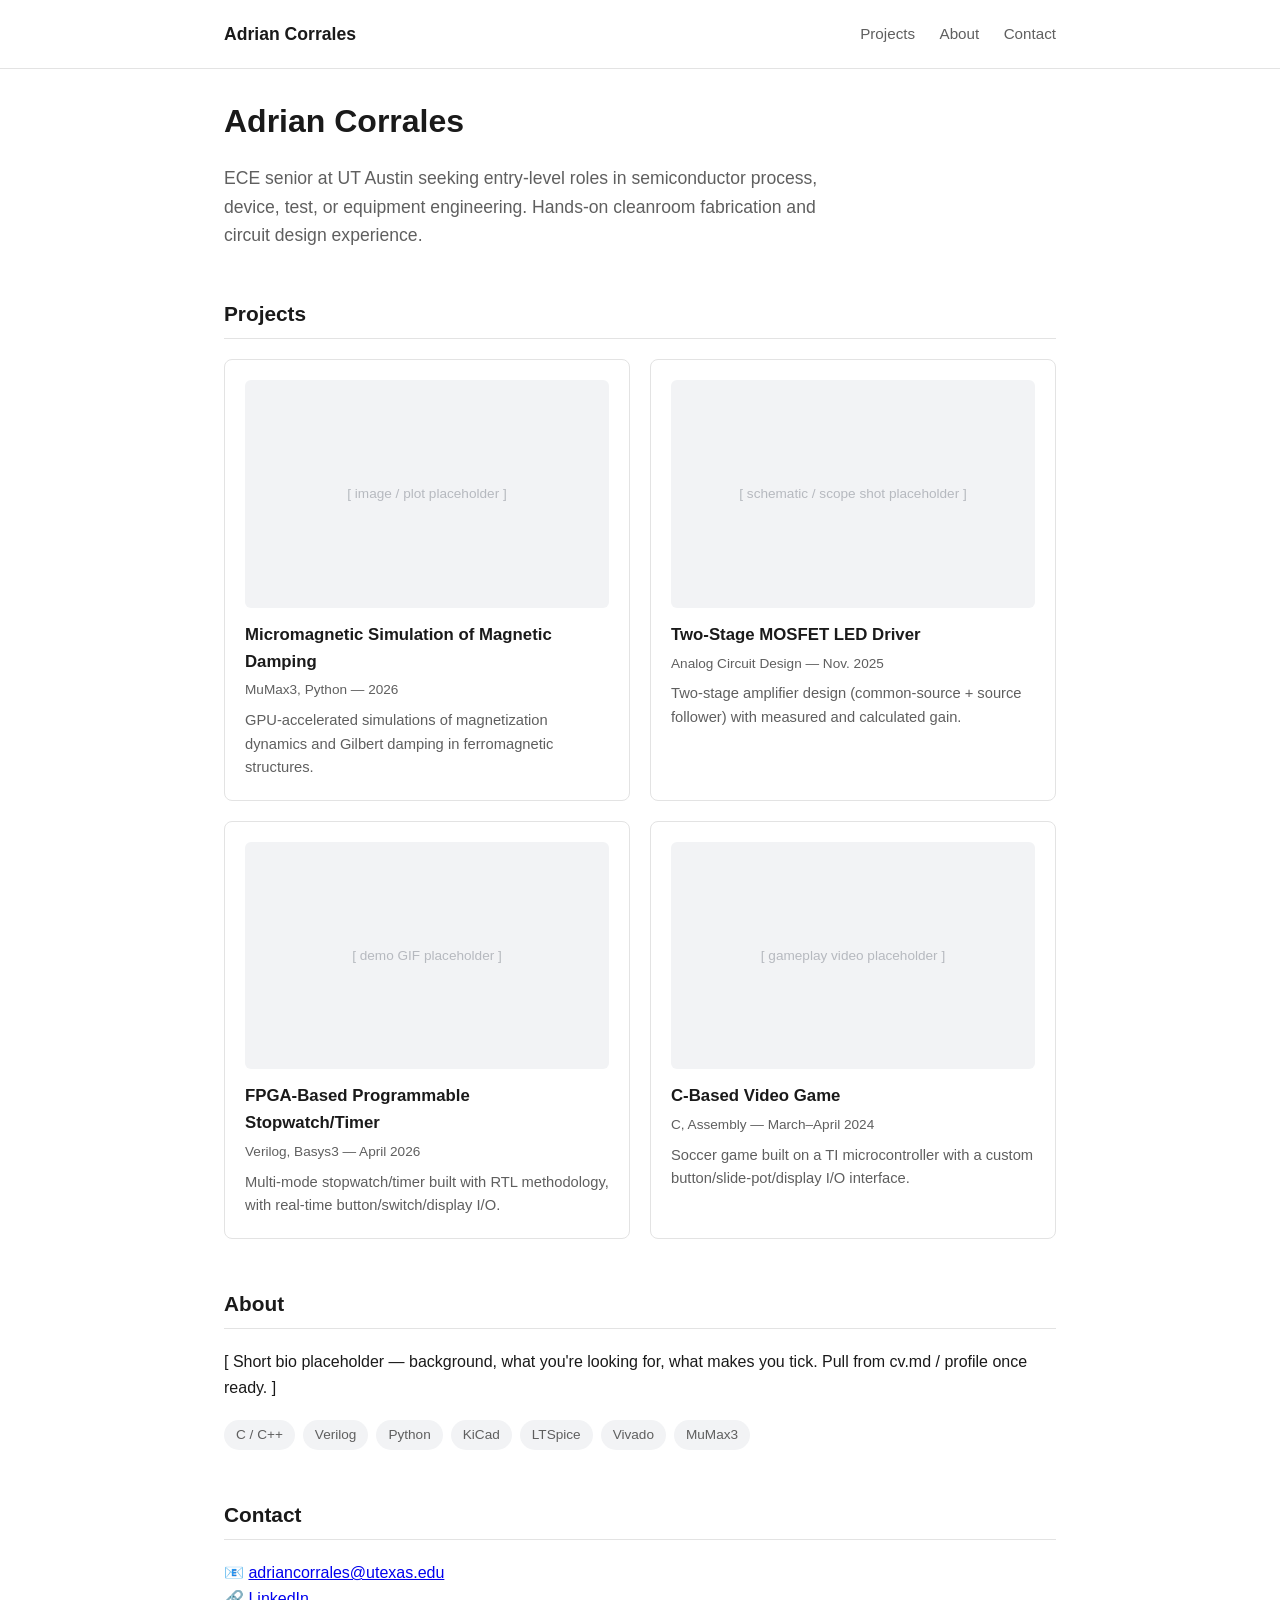
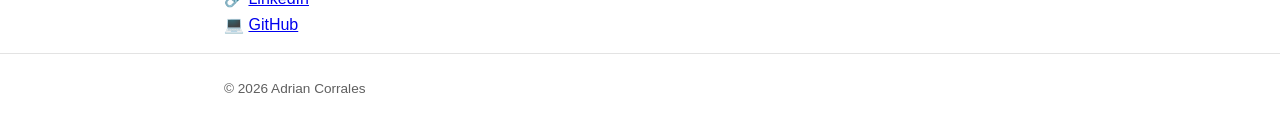
==== index.html @ 62c6871c "Add initial portfolio site structure with placeholders" ====
<!doctype html>
<html lang="en">
<head>
<meta charset="UTF-8">
<meta name="viewport" content="width=device-width, initial-scale=1.0">
<title>Adrian Corrales — Portfolio</title>
<link rel="stylesheet" href="assets/css/style.css">
</head>
<body>

<header class="site-header">
  <div class="wrap">
    <a class="name" href="index.html">Adrian Corrales</a>
    <nav>
      <a href="#projects">Projects</a>
      <a href="#about">About</a>
      <a href="#contact">Contact</a>
    </nav>
  </div>
</header>

<main class="wrap">

  <section class="hero">
    <h1>Adrian Corrales</h1>
    <p class="tagline">
      ECE senior at UT Austin seeking entry-level roles in semiconductor process,
      device, test, or equipment engineering. Hands-on cleanroom fabrication and
      circuit design experience.
    </p>
  </section>

  <section id="projects">
    <h2 class="section-title">Projects</h2>
    <div class="project-grid">

      <a class="project-card" href="projects/micromagnetic-simulation.html">
        <div class="thumb">[ image / plot placeholder ]</div>
        <h3>Micromagnetic Simulation of Magnetic Damping</h3>
        <div class="meta">MuMax3, Python — 2026</div>
        <p>GPU-accelerated simulations of magnetization dynamics and Gilbert damping in ferromagnetic structures.</p>
      </a>

      <a class="project-card" href="projects/mosfet-led-driver.html">
        <div class="thumb">[ schematic / scope shot placeholder ]</div>
        <h3>Two-Stage MOSFET LED Driver</h3>
        <div class="meta">Analog Circuit Design — Nov. 2025</div>
        <p>Two-stage amplifier design (common-source + source follower) with measured and calculated gain.</p>
      </a>

      <a class="project-card" href="projects/fpga-stopwatch.html">
        <div class="thumb">[ demo GIF placeholder ]</div>
        <h3>FPGA-Based Programmable Stopwatch/Timer</h3>
        <div class="meta">Verilog, Basys3 — April 2026</div>
        <p>Multi-mode stopwatch/timer built with RTL methodology, with real-time button/switch/display I/O.</p>
      </a>

      <a class="project-card" href="projects/video-game.html">
        <div class="thumb">[ gameplay video placeholder ]</div>
        <h3>C-Based Video Game</h3>
        <div class="meta">C, Assembly — March–April 2024</div>
        <p>Soccer game built on a TI microcontroller with a custom button/slide-pot/display I/O interface.</p>
      </a>

    </div>
  </section>

  <section id="about">
    <h2 class="section-title">About</h2>
    <p>[ Short bio placeholder — background, what you're looking for, what makes you tick. Pull from cv.md / profile once ready. ]</p>
    <div class="tag-list">
      <span class="tag">C / C++</span>
      <span class="tag">Verilog</span>
      <span class="tag">Python</span>
      <span class="tag">KiCad</span>
      <span class="tag">LTSpice</span>
      <span class="tag">Vivado</span>
      <span class="tag">MuMax3</span>
    </div>
  </section>

  <section id="contact">
    <h2 class="section-title">Contact</h2>
    <p>
      📧 <a href="mailto:adriancorrales@utexas.edu">adriancorrales@utexas.edu</a><br>
      🔗 <a href="https://www.linkedin.com/in/-adrian-corrales-" target="_blank" rel="noopener">LinkedIn</a><br>
      💻 <a href="https://github.com/AdrianCorrales" target="_blank" rel="noopener">GitHub</a>
    </p>
  </section>

</main>

<footer class="site-footer">
  <div class="wrap">
    &copy; 2026 Adrian Corrales
  </div>
</footer>

</body>
</html>
---- assets/css/style.css ----
:root {
  --bg: #ffffff;
  --text: #1a1a1a;
  --muted: #5f5f5f;
  --border: #e3e3e3;
  --accent: #1f5eff;
  --max-width: 880px;
}

* {
  box-sizing: border-box;
}

body {
  margin: 0;
  font-family: -apple-system, BlinkMacSystemFont, "Segoe UI", Roboto, Helvetica, Arial, sans-serif;
  color: var(--text);
  background: var(--bg);
  line-height: 1.6;
}

.wrap {
  max-width: var(--max-width);
  margin: 0 auto;
  padding: 0 24px;
}

header.site-header {
  border-bottom: 1px solid var(--border);
  padding: 20px 0;
}

header.site-header .wrap {
  display: flex;
  justify-content: space-between;
  align-items: center;
  flex-wrap: wrap;
  gap: 12px;
}

header.site-header a.name {
  font-weight: 700;
  font-size: 1.1rem;
  color: var(--text);
  text-decoration: none;
}

nav a {
  color: var(--muted);
  text-decoration: none;
  margin-left: 20px;
  font-size: 0.95rem;
}

nav a:hover {
  color: var(--accent);
}

main {
  padding: 48px 0 80px;
}

.hero h1 {
  font-size: 2rem;
  margin-bottom: 8px;
}

.hero p.tagline {
  color: var(--muted);
  font-size: 1.1rem;
  max-width: 640px;
}

.section-title {
  font-size: 1.3rem;
  margin: 48px 0 20px;
  border-bottom: 1px solid var(--border);
  padding-bottom: 8px;
}

.project-grid {
  display: grid;
  grid-template-columns: repeat(2, 1fr);
  gap: 20px;
}

@media (max-width: 640px) {
  .project-grid {
    grid-template-columns: 1fr;
  }
}

.project-card {
  border: 1px solid var(--border);
  border-radius: 8px;
  padding: 20px;
  text-decoration: none;
  color: var(--text);
  display: block;
  transition: border-color 0.15s ease, transform 0.15s ease;
}

.project-card:hover {
  border-color: var(--accent);
  transform: translateY(-2px);
}

.project-card .thumb {
  width: 100%;
  aspect-ratio: 16 / 10;
  background: #f2f3f5;
  border-radius: 6px;
  margin-bottom: 14px;
  display: flex;
  align-items: center;
  justify-content: center;
  color: #b6b9bf;
  font-size: 0.85rem;
  text-align: center;
}

.project-card h3 {
  margin: 0 0 4px;
  font-size: 1.05rem;
}

.project-card .meta {
  color: var(--muted);
  font-size: 0.85rem;
  margin-bottom: 8px;
}

.project-card p {
  margin: 0;
  font-size: 0.92rem;
  color: var(--muted);
}

.tag-list {
  display: flex;
  flex-wrap: wrap;
  gap: 8px;
  margin: 20px 0;
}

.tag {
  background: #f2f3f5;
  color: var(--muted);
  border-radius: 999px;
  padding: 4px 12px;
  font-size: 0.85rem;
}

/* Project detail pages */
.project-header {
  margin-bottom: 32px;
}

.project-header .meta {
  color: var(--muted);
  font-size: 0.95rem;
}

.back-link {
  display: inline-block;
  margin-bottom: 24px;
  color: var(--muted);
  text-decoration: none;
  font-size: 0.9rem;
}

.back-link:hover {
  color: var(--accent);
}

.media-placeholder {
  width: 100%;
  min-height: 260px;
  background: #f2f3f5;
  border: 1px dashed #cfd2d8;
  border-radius: 8px;
  display: flex;
  align-items: center;
  justify-content: center;
  color: #9297a1;
  font-size: 0.9rem;
  text-align: center;
  padding: 20px;
  margin: 20px 0;
}

.project-body h2 {
  font-size: 1.15rem;
  margin: 32px 0 12px;
}

.project-body ul {
  padding-left: 20px;
}

.project-body li {
  margin-bottom: 8px;
}

.todo-note {
  background: #fff8e1;
  border: 1px solid #f0d98c;
  border-radius: 6px;
  padding: 10px 14px;
  font-size: 0.85rem;
  color: #7a5c00;
  margin: 16px 0;
}

footer.site-footer {
  border-top: 1px solid var(--border);
  padding: 24px 0;
  color: var(--muted);
  font-size: 0.85rem;
}

footer.site-footer a {
  color: var(--muted);
}

@media (prefers-color-scheme: dark) {
  :root {
    --bg: #14161a;
    --text: #eaeaea;
    --muted: #9a9ea6;
    --border: #2a2d33;
  }
  .project-card .thumb,
  .media-placeholder {
    background: #1c1f24;
  }
  .tag {
    background: #1c1f24;
  }
  .todo-note {
    background: #2a2410;
    border-color: #55480f;
    color: #e0c766;
  }
}
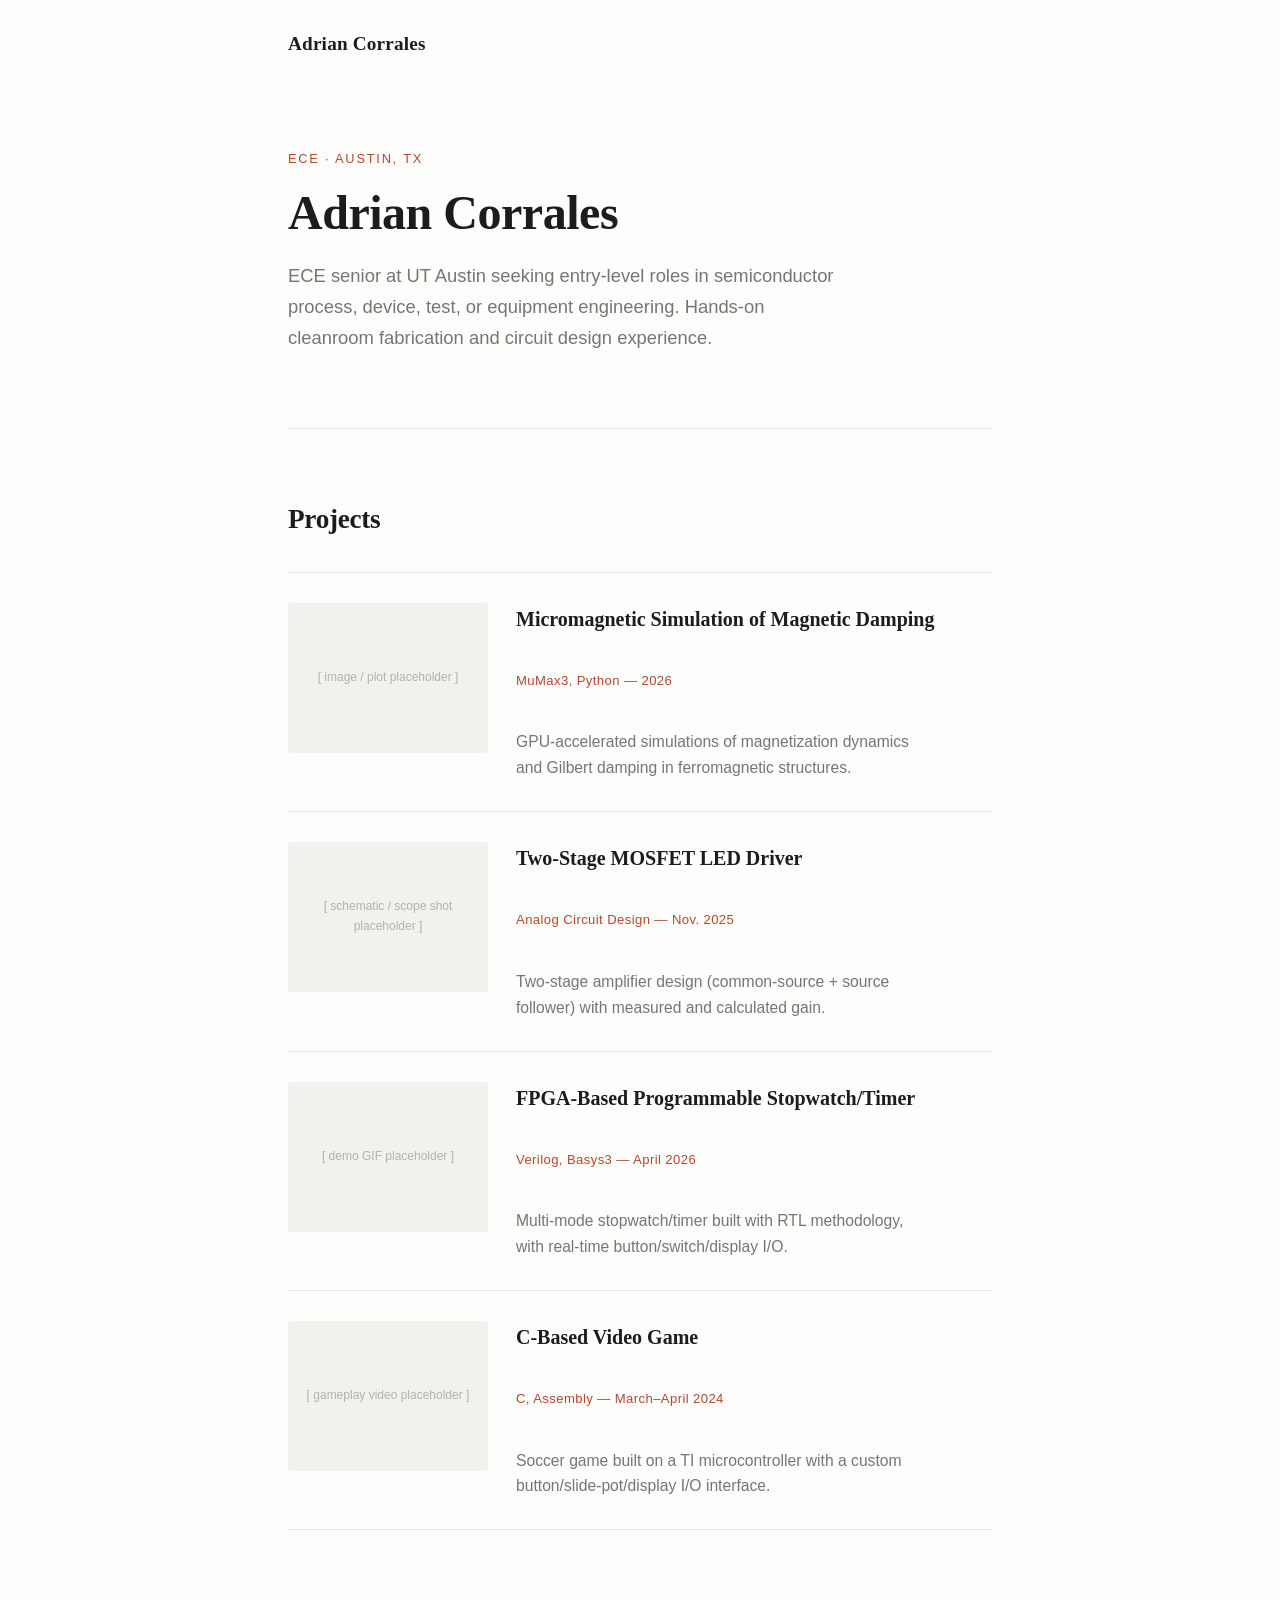
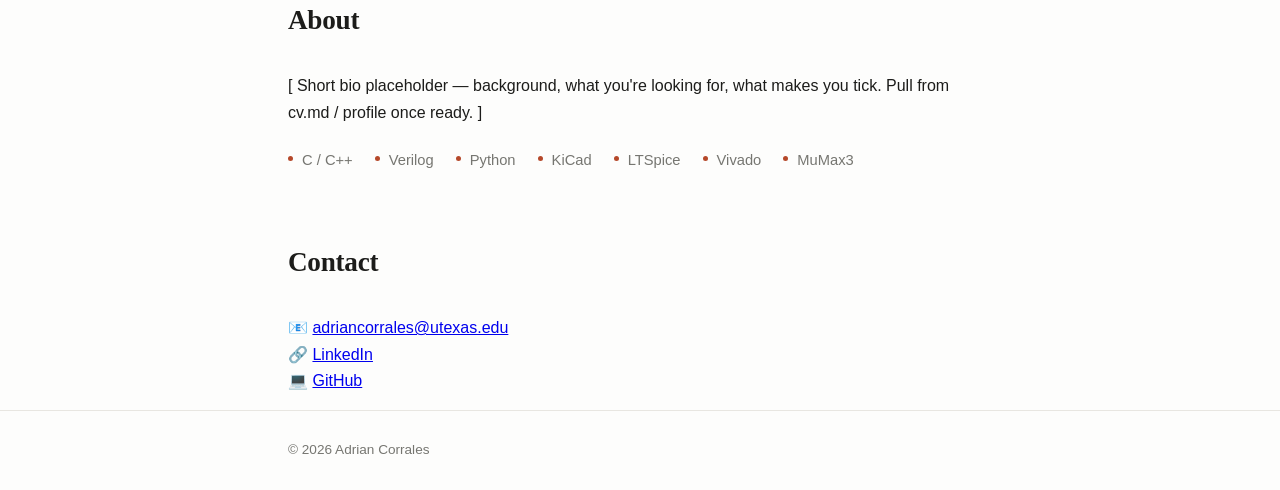
==== commit 1c6abf1c: "Redesign site with clean editorial style, drop redundant nav links Serif/sans pairing, list-style pr" ====
--- a/index.html
+++ b/index.html
@@ -11,17 +11,13 @@
 <header class="site-header">
   <div class="wrap">
     <a class="name" href="index.html">Adrian Corrales</a>
-    <nav>
-      <a href="#projects">Projects</a>
-      <a href="#about">About</a>
-      <a href="#contact">Contact</a>
-    </nav>
   </div>
 </header>
 
 <main class="wrap">
 
   <section class="hero">
+    <span class="eyebrow">ECE · Austin, TX</span>
     <h1>Adrian Corrales</h1>
     <p class="tagline">
       ECE senior at UT Austin seeking entry-level roles in semiconductor process,
--- a/assets/css/style.css
+++ b/assets/css/style.css
@@ -1,10 +1,13 @@
 :root {
-  --bg: #ffffff;
-  --text: #1a1a1a;
-  --muted: #5f5f5f;
-  --border: #e3e3e3;
-  --accent: #1f5eff;
-  --max-width: 880px;
+  --bg: #fdfdfc;
+  --surface: #ffffff;
+  --text: #1c1c1a;
+  --muted: #767671;
+  --border: #e8e6e1;
+  --accent: #b5482a;
+  --serif: "Georgia", "Iowan Old Style", "Palatino Linotype", "Book Antiqua", serif;
+  --sans: -apple-system, BlinkMacSystemFont, "Segoe UI", Roboto, Helvetica, Arial, sans-serif;
+  --max-width: 760px;
 }
 
 * {
@@ -13,160 +16,218 @@
 
 body {
   margin: 0;
-  font-family: -apple-system, BlinkMacSystemFont, "Segoe UI", Roboto, Helvetica, Arial, sans-serif;
+  font-family: var(--sans);
   color: var(--text);
   background: var(--bg);
-  line-height: 1.6;
+  line-height: 1.65;
+  -webkit-font-smoothing: antialiased;
 }
 
 .wrap {
   max-width: var(--max-width);
   margin: 0 auto;
-  padding: 0 24px;
-}
+  padding: 0 28px;
+}
+
+/* Header */
 
 header.site-header {
-  border-bottom: 1px solid var(--border);
-  padding: 20px 0;
-}
-
-header.site-header .wrap {
-  display: flex;
-  justify-content: space-between;
-  align-items: center;
-  flex-wrap: wrap;
-  gap: 12px;
+  padding: 28px 0;
 }
 
 header.site-header a.name {
-  font-weight: 700;
-  font-size: 1.1rem;
+  font-family: var(--serif);
+  font-weight: 700;
+  font-size: 1.2rem;
   color: var(--text);
   text-decoration: none;
-}
-
-nav a {
-  color: var(--muted);
-  text-decoration: none;
-  margin-left: 20px;
-  font-size: 0.95rem;
-}
-
-nav a:hover {
+  letter-spacing: 0.01em;
+}
+
+/* Hero */
+
+main {
+  padding: 8px 0 100px;
+}
+
+.hero {
+  padding: 60px 0 56px;
+  border-bottom: 1px solid var(--border);
+}
+
+.hero .eyebrow {
+  display: block;
+  font-size: 0.8rem;
+  letter-spacing: 0.14em;
+  text-transform: uppercase;
   color: var(--accent);
-}
-
-main {
-  padding: 48px 0 80px;
+  margin-bottom: 18px;
 }
 
 .hero h1 {
-  font-size: 2rem;
-  margin-bottom: 8px;
+  font-family: var(--serif);
+  font-size: 3rem;
+  font-weight: 700;
+  line-height: 1.1;
+  letter-spacing: -0.01em;
+  margin: 0 0 20px;
 }
 
 .hero p.tagline {
   color: var(--muted);
-  font-size: 1.1rem;
-  max-width: 640px;
-}
+  font-size: 1.15rem;
+  line-height: 1.7;
+  max-width: 560px;
+}
+
+/* Section titles */
 
 .section-title {
-  font-size: 1.3rem;
-  margin: 48px 0 20px;
-  border-bottom: 1px solid var(--border);
-  padding-bottom: 8px;
-}
+  font-family: var(--serif);
+  font-size: 1.7rem;
+  font-weight: 700;
+  letter-spacing: -0.01em;
+  margin: 68px 0 30px;
+}
+
+/* Project grid — editorial list, not a card grid */
 
 .project-grid {
+  display: flex;
+  flex-direction: column;
+}
+
+.project-card {
   display: grid;
-  grid-template-columns: repeat(2, 1fr);
-  gap: 20px;
-}
-
-@media (max-width: 640px) {
-  .project-grid {
-    grid-template-columns: 1fr;
-  }
-}
-
-.project-card {
-  border: 1px solid var(--border);
-  border-radius: 8px;
-  padding: 20px;
+  grid-template-columns: 200px 1fr;
+  gap: 28px;
+  align-items: start;
+  padding: 30px 0;
+  border-top: 1px solid var(--border);
   text-decoration: none;
   color: var(--text);
-  display: block;
-  transition: border-color 0.15s ease, transform 0.15s ease;
+  transition: opacity 0.15s ease;
+}
+
+.project-grid .project-card:last-child {
+  border-bottom: 1px solid var(--border);
 }
 
 .project-card:hover {
-  border-color: var(--accent);
-  transform: translateY(-2px);
+  opacity: 0.72;
 }
 
 .project-card .thumb {
+  grid-column: 1;
+  grid-row: 1 / span 3;
   width: 100%;
-  aspect-ratio: 16 / 10;
-  background: #f2f3f5;
-  border-radius: 6px;
-  margin-bottom: 14px;
+  aspect-ratio: 4 / 3;
+  background: #f2f1ed;
+  border-radius: 3px;
   display: flex;
   align-items: center;
   justify-content: center;
-  color: #b6b9bf;
-  font-size: 0.85rem;
+  color: #b3b2ab;
+  font-size: 0.75rem;
   text-align: center;
+  padding: 8px;
 }
 
 .project-card h3 {
-  margin: 0 0 4px;
-  font-size: 1.05rem;
+  grid-column: 2;
+  margin: 0 0 6px;
+  font-family: var(--serif);
+  font-size: 1.25rem;
+  font-weight: 700;
 }
 
 .project-card .meta {
-  color: var(--muted);
-  font-size: 0.85rem;
-  margin-bottom: 8px;
+  grid-column: 2;
+  color: var(--accent);
+  font-size: 0.82rem;
+  letter-spacing: 0.03em;
+  margin-bottom: 10px;
 }
 
 .project-card p {
+  grid-column: 2;
   margin: 0;
-  font-size: 0.92rem;
-  color: var(--muted);
-}
+  font-size: 0.98rem;
+  color: var(--muted);
+  max-width: 46ch;
+}
+
+@media (max-width: 560px) {
+  .project-card {
+    grid-template-columns: 1fr;
+    gap: 14px;
+  }
+  .project-card .thumb {
+    grid-column: 1;
+    grid-row: 1;
+  }
+  .project-card h3,
+  .project-card .meta,
+  .project-card p {
+    grid-column: 1;
+  }
+}
+
+/* Tags */
 
 .tag-list {
   display: flex;
   flex-wrap: wrap;
-  gap: 8px;
-  margin: 20px 0;
+  gap: 10px 22px;
+  margin: 22px 0;
 }
 
 .tag {
-  background: #f2f3f5;
-  color: var(--muted);
-  border-radius: 999px;
-  padding: 4px 12px;
-  font-size: 0.85rem;
+  color: var(--muted);
+  font-size: 0.92rem;
+  position: relative;
+  padding-left: 14px;
+}
+
+.tag::before {
+  content: "";
+  position: absolute;
+  left: 0;
+  top: 0.55em;
+  width: 5px;
+  height: 5px;
+  border-radius: 50%;
+  background: var(--accent);
 }
 
 /* Project detail pages */
+
 .project-header {
-  margin-bottom: 32px;
+  margin-bottom: 8px;
+  padding-top: 44px;
+}
+
+.project-header h1 {
+  font-family: var(--serif);
+  font-size: 2.3rem;
+  font-weight: 700;
+  letter-spacing: -0.01em;
+  margin: 0 0 12px;
+  line-height: 1.15;
 }
 
 .project-header .meta {
-  color: var(--muted);
-  font-size: 0.95rem;
+  color: var(--accent);
+  font-size: 0.9rem;
+  letter-spacing: 0.03em;
 }
 
 .back-link {
   display: inline-block;
-  margin-bottom: 24px;
+  margin-top: 24px;
   color: var(--muted);
   text-decoration: none;
-  font-size: 0.9rem;
+  font-size: 0.88rem;
 }
 
 .back-link:hover {
@@ -175,23 +236,29 @@
 
 .media-placeholder {
   width: 100%;
-  min-height: 260px;
-  background: #f2f3f5;
-  border: 1px dashed #cfd2d8;
-  border-radius: 8px;
+  min-height: 280px;
+  background: #f2f1ed;
+  border-radius: 4px;
   display: flex;
   align-items: center;
   justify-content: center;
-  color: #9297a1;
+  color: #a9a8a1;
   font-size: 0.9rem;
   text-align: center;
   padding: 20px;
-  margin: 20px 0;
+  margin: 28px 0;
+}
+
+.project-body {
+  border-top: 1px solid var(--border);
+  padding-top: 8px;
 }
 
 .project-body h2 {
-  font-size: 1.15rem;
-  margin: 32px 0 12px;
+  font-family: var(--serif);
+  font-size: 1.3rem;
+  font-weight: 700;
+  margin: 40px 0 14px;
 }
 
 .project-body ul {
@@ -199,22 +266,36 @@
 }
 
 .project-body li {
-  margin-bottom: 8px;
+  margin-bottom: 10px;
+  color: var(--text);
+}
+
+.project-body pre {
+  background: #f2f1ed;
+  border: 1px solid var(--border);
+  border-radius: 6px;
+  padding: 16px 18px;
+  overflow-x: auto;
+  font-size: 0.85rem;
+}
+
+.project-body code {
+  font-family: ui-monospace, "SFMono-Regular", Menlo, Consolas, monospace;
 }
 
 .todo-note {
-  background: #fff8e1;
-  border: 1px solid #f0d98c;
-  border-radius: 6px;
-  padding: 10px 14px;
+  background: #fbf3e6;
+  border: 1px solid #e9d9b6;
+  border-radius: 4px;
+  padding: 12px 16px;
   font-size: 0.85rem;
-  color: #7a5c00;
-  margin: 16px 0;
+  color: #7a5c1e;
+  margin: 20px 0;
 }
 
 footer.site-footer {
   border-top: 1px solid var(--border);
-  padding: 24px 0;
+  padding: 28px 0;
   color: var(--muted);
   font-size: 0.85rem;
 }
@@ -225,21 +306,24 @@
 
 @media (prefers-color-scheme: dark) {
   :root {
-    --bg: #14161a;
-    --text: #eaeaea;
-    --muted: #9a9ea6;
-    --border: #2a2d33;
+    --bg: #161512;
+    --surface: #1c1b18;
+    --text: #ece9e2;
+    --muted: #9c9a92;
+    --border: #302e29;
+    --accent: #e08a63;
   }
   .project-card .thumb,
   .media-placeholder {
-    background: #1c1f24;
-  }
-  .tag {
-    background: #1c1f24;
+    background: #221f1b;
+    color: #6f6d66;
   }
   .todo-note {
-    background: #2a2410;
-    border-color: #55480f;
-    color: #e0c766;
-  }
-}
+    background: #2b2411;
+    border-color: #4f3f16;
+    color: #dcb987;
+  }
+  .project-body pre {
+    background: #221f1b;
+  }
+}
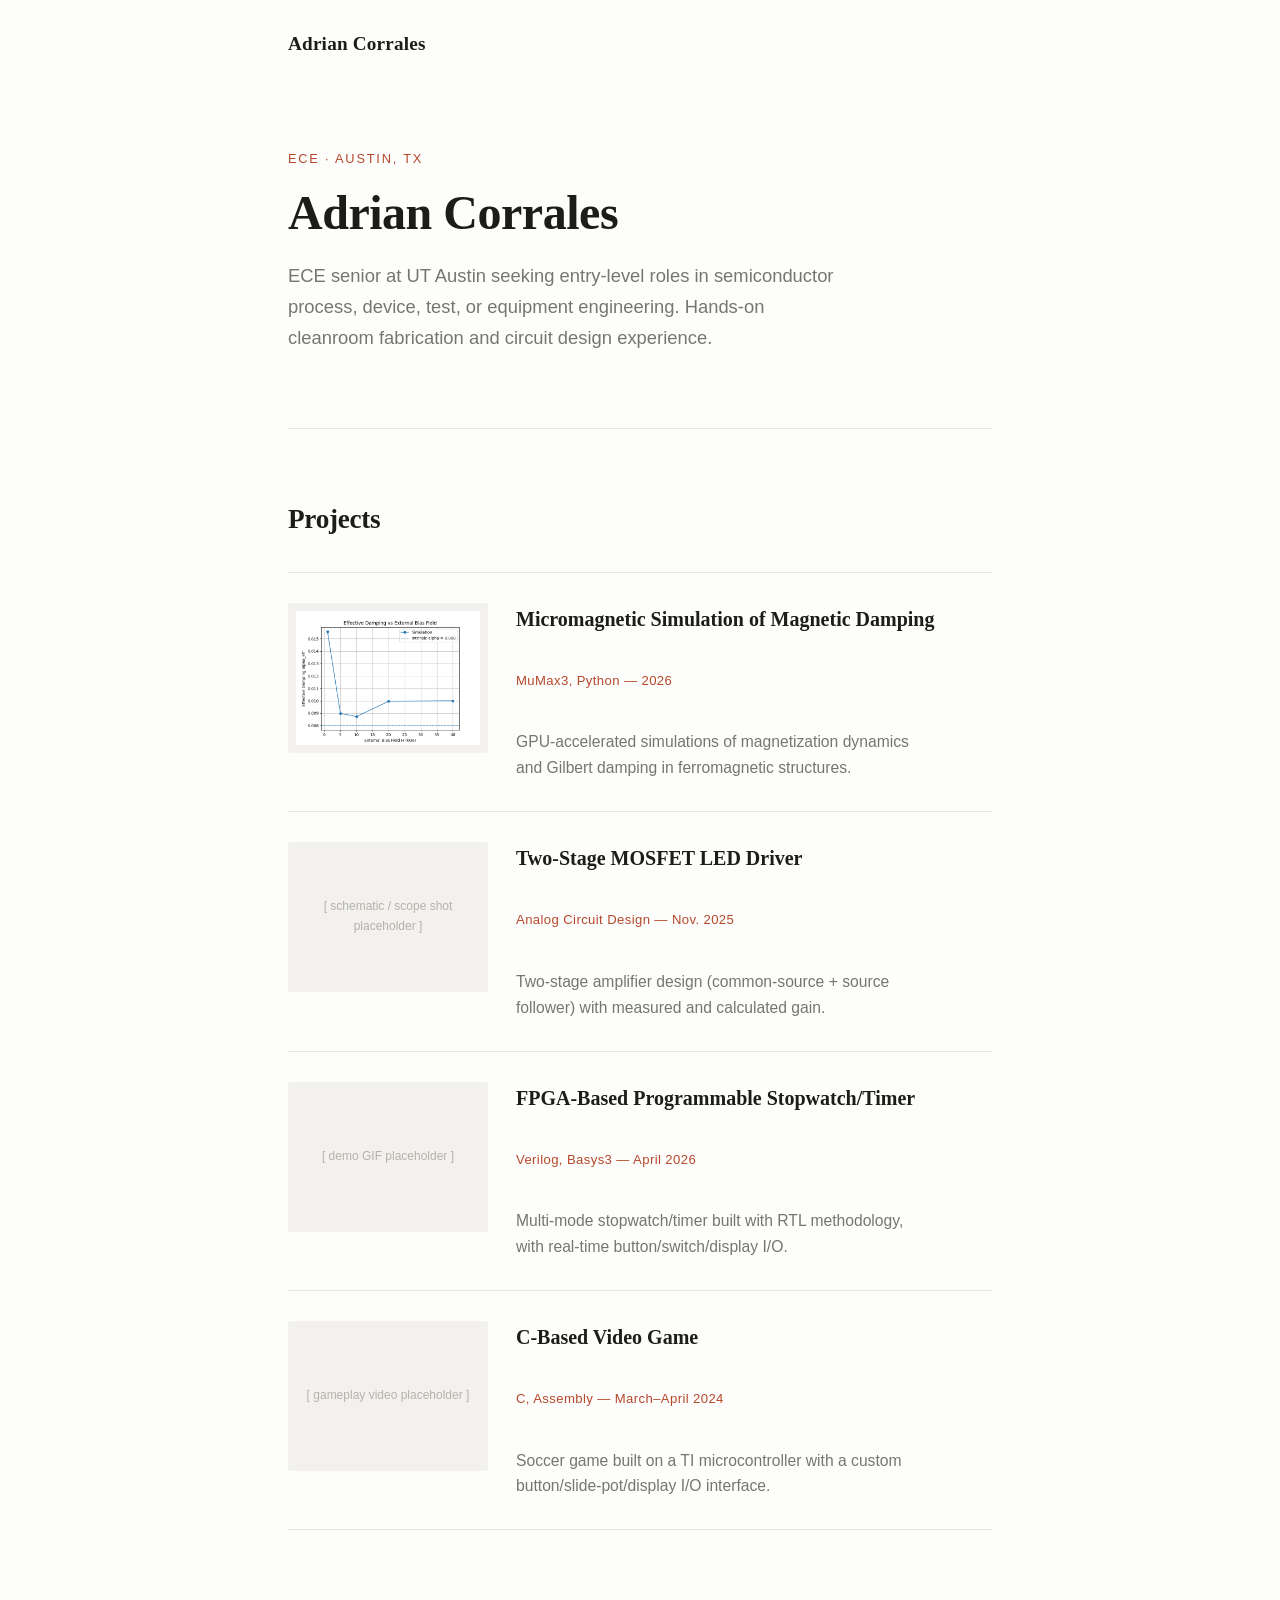
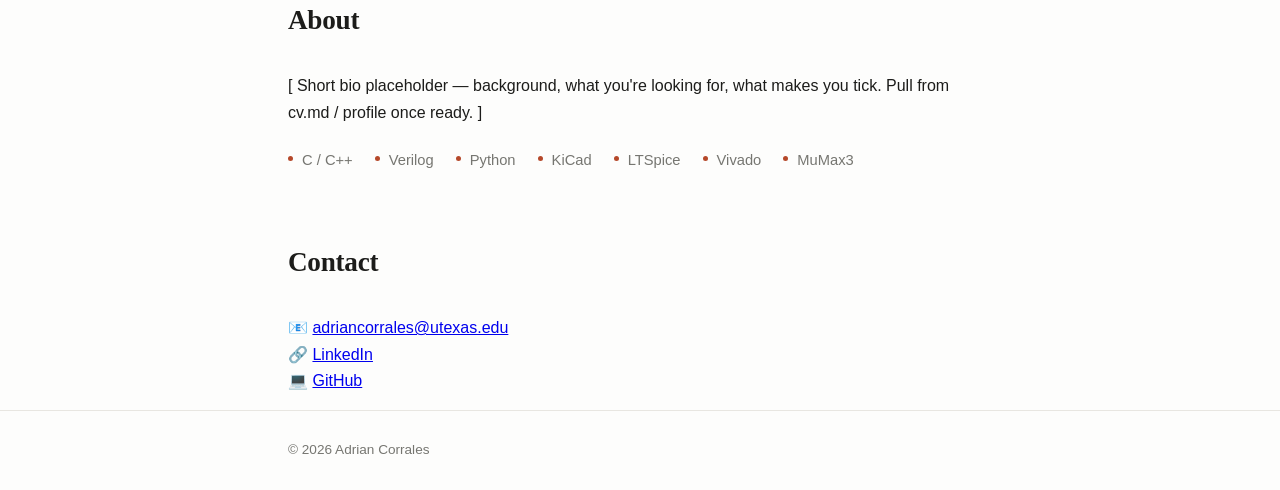
==== commit 7a531bb0: "Fill in micromagnetic simulation project page Replaces placeholder content with real MuMax3 method, " ====
--- a/index.html
+++ b/index.html
@@ -31,7 +31,7 @@
     <div class="project-grid">
 
       <a class="project-card" href="projects/micromagnetic-simulation.html">
-        <div class="thumb">[ image / plot placeholder ]</div>
+        <div class="thumb"><img src="assets/img/micromagnetic-simulation/damping-vs-field.png" alt="Effective damping vs. external bias field"></div>
         <h3>Micromagnetic Simulation of Magnetic Damping</h3>
         <div class="meta">MuMax3, Python — 2026</div>
         <p>GPU-accelerated simulations of magnetization dynamics and Gilbert damping in ferromagnetic structures.</p>
--- a/assets/css/style.css
+++ b/assets/css/style.css
@@ -131,6 +131,14 @@
   font-size: 0.75rem;
   text-align: center;
   padding: 8px;
+  overflow: hidden;
+}
+
+.project-card .thumb img {
+  width: 100%;
+  height: 100%;
+  object-fit: contain;
+  background: #fff;
 }
 
 .project-card h3 {
@@ -249,6 +257,18 @@
   margin: 28px 0;
 }
 
+.media-full {
+  display: block;
+  width: 100%;
+  height: auto;
+  background: #fff;
+  border: 1px solid var(--border);
+  border-radius: 4px;
+  padding: 12px;
+  box-sizing: border-box;
+  margin: 28px 0;
+}
+
 .project-body {
   border-top: 1px solid var(--border);
   padding-top: 8px;
@@ -259,6 +279,21 @@
   font-size: 1.3rem;
   font-weight: 700;
   margin: 40px 0 14px;
+}
+
+.project-body h3 {
+  font-family: var(--serif);
+  font-size: 1.05rem;
+  font-weight: 700;
+  margin: 28px 0 10px;
+}
+
+.reference-note {
+  font-size: 0.85rem;
+  color: var(--muted);
+  border-top: 1px solid var(--border);
+  padding-top: 16px;
+  margin-top: 36px;
 }
 
 .project-body ul {
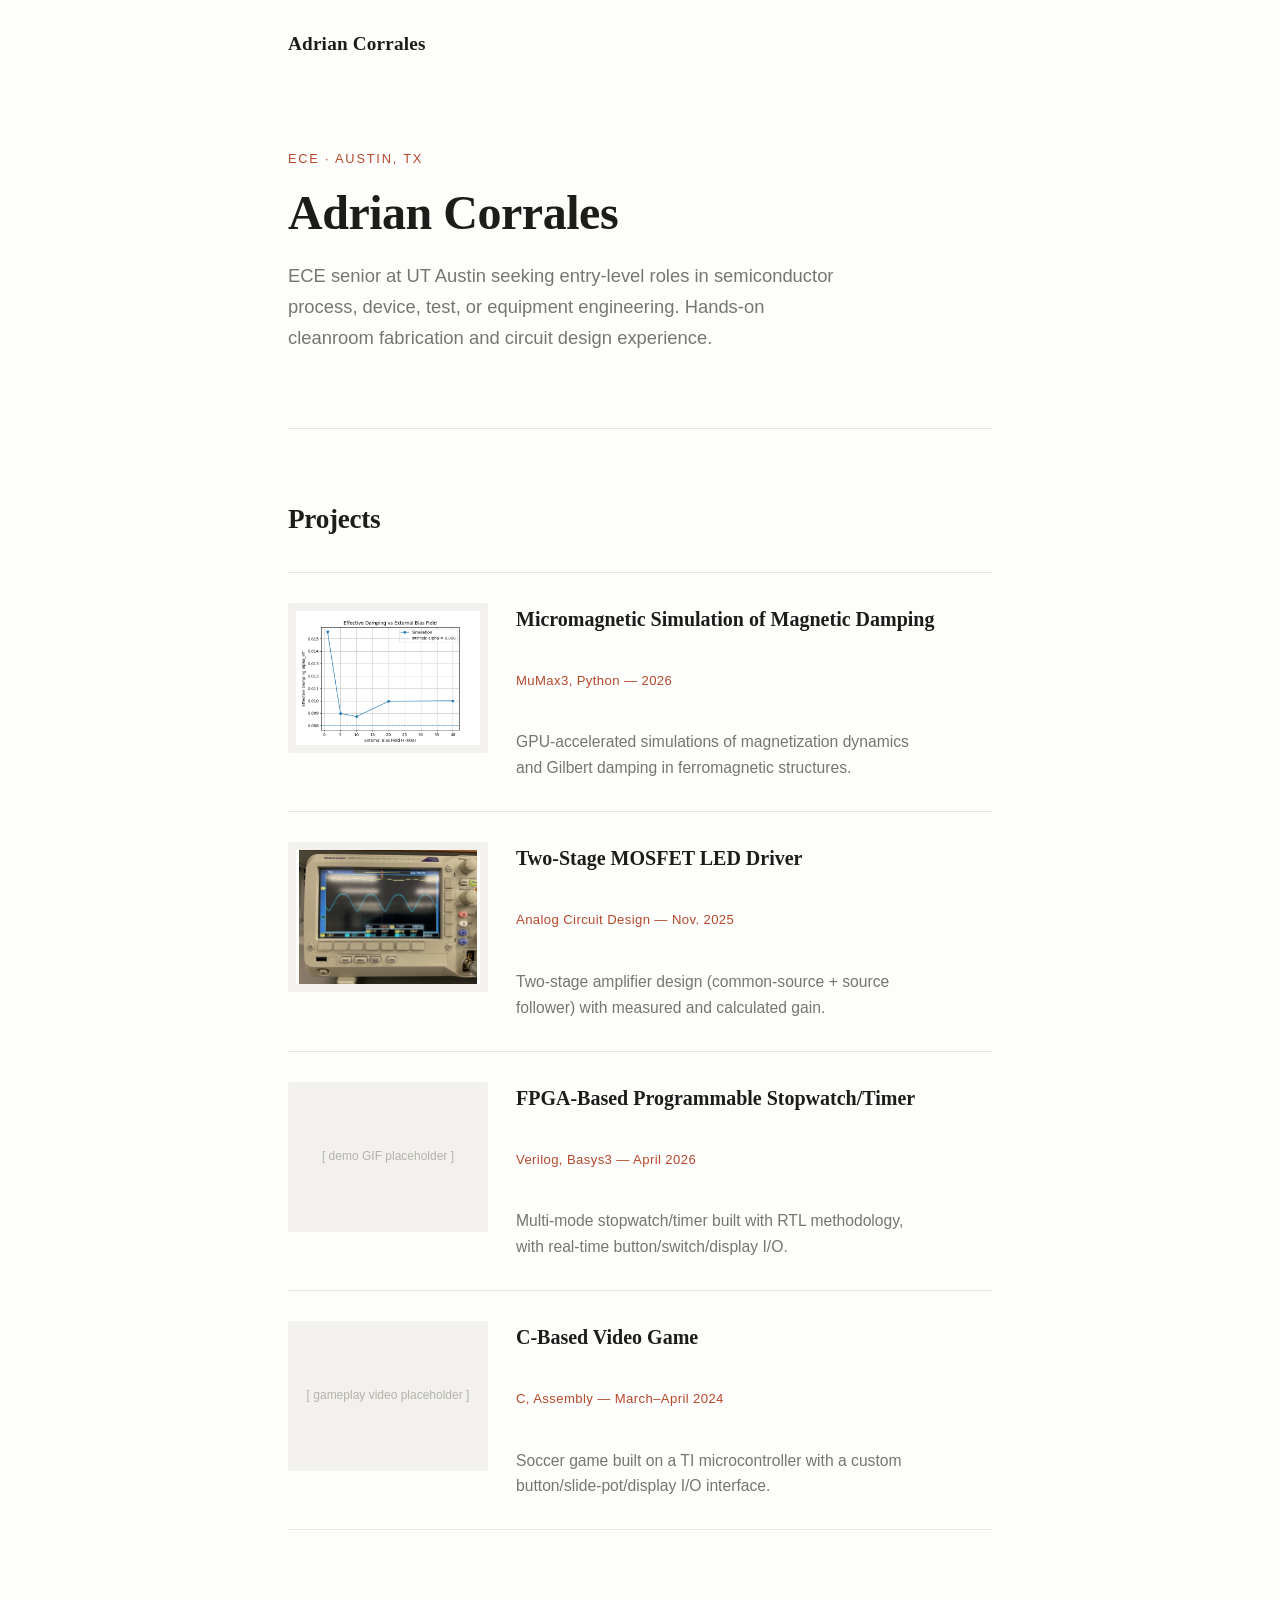
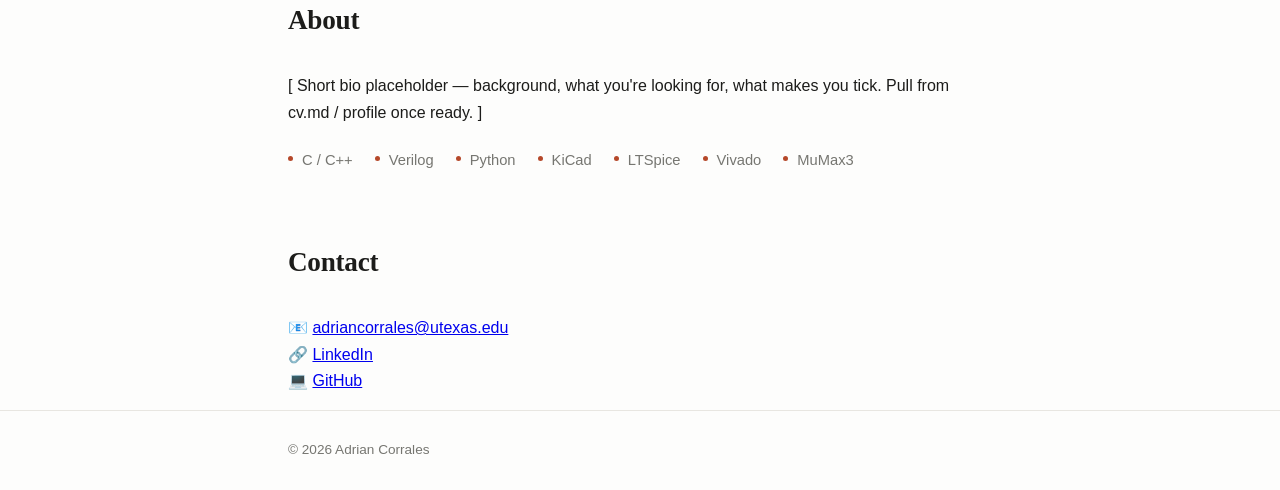
==== commit a3ed3964: "Fill in Two-Stage MOSFET LED Driver project page" ====
--- a/index.html
+++ b/index.html
@@ -38,7 +38,7 @@
       </a>
 
       <a class="project-card" href="projects/mosfet-led-driver.html">
-        <div class="thumb">[ schematic / scope shot placeholder ]</div>
+        <div class="thumb"><img src="assets/img/mosfet-led-driver/full-gain-red.jpeg" alt="Oscilloscope trace of the two-stage amplifier's gain measurement"></div>
         <h3>Two-Stage MOSFET LED Driver</h3>
         <div class="meta">Analog Circuit Design — Nov. 2025</div>
         <p>Two-stage amplifier design (common-source + source follower) with measured and calculated gain.</p>
--- a/assets/css/style.css
+++ b/assets/css/style.css
@@ -99,7 +99,7 @@
 
 .project-card {
   display: grid;
-  grid-template-columns: 200px 1fr;
+  grid-template-columns: minmax(0, 200px) minmax(0, 1fr);
   gap: 28px;
   align-items: start;
   padding: 30px 0;
@@ -121,6 +121,7 @@
   grid-column: 1;
   grid-row: 1 / span 3;
   width: 100%;
+  min-width: 0;
   aspect-ratio: 4 / 3;
   background: #f2f1ed;
   border-radius: 3px;
@@ -328,6 +329,54 @@
   margin: 20px 0;
 }
 
+.data-table {
+  width: 100%;
+  border-collapse: collapse;
+  margin: 22px 0;
+  font-size: 0.9rem;
+}
+
+.data-table th,
+.data-table td {
+  text-align: left;
+  padding: 10px 12px;
+  border: 1px solid var(--border);
+}
+
+.data-table th {
+  font-family: var(--serif);
+  font-weight: 700;
+  background: #f2f1ed;
+}
+
+.two-col-media {
+  display: grid;
+  grid-template-columns: 1fr 1fr;
+  gap: 20px;
+  margin: 28px 0;
+}
+
+.two-col-media .media-full {
+  margin: 0;
+}
+
+.two-col-media figure {
+  margin: 0;
+}
+
+.two-col-media figcaption {
+  font-size: 0.8rem;
+  color: var(--muted);
+  margin-top: 8px;
+  text-align: center;
+}
+
+@media (max-width: 560px) {
+  .two-col-media {
+    grid-template-columns: 1fr;
+  }
+}
+
 footer.site-footer {
   border-top: 1px solid var(--border);
   padding: 28px 0;
@@ -361,4 +410,7 @@
   .project-body pre {
     background: #221f1b;
   }
-}
+  .data-table th {
+    background: #221f1b;
+  }
+}
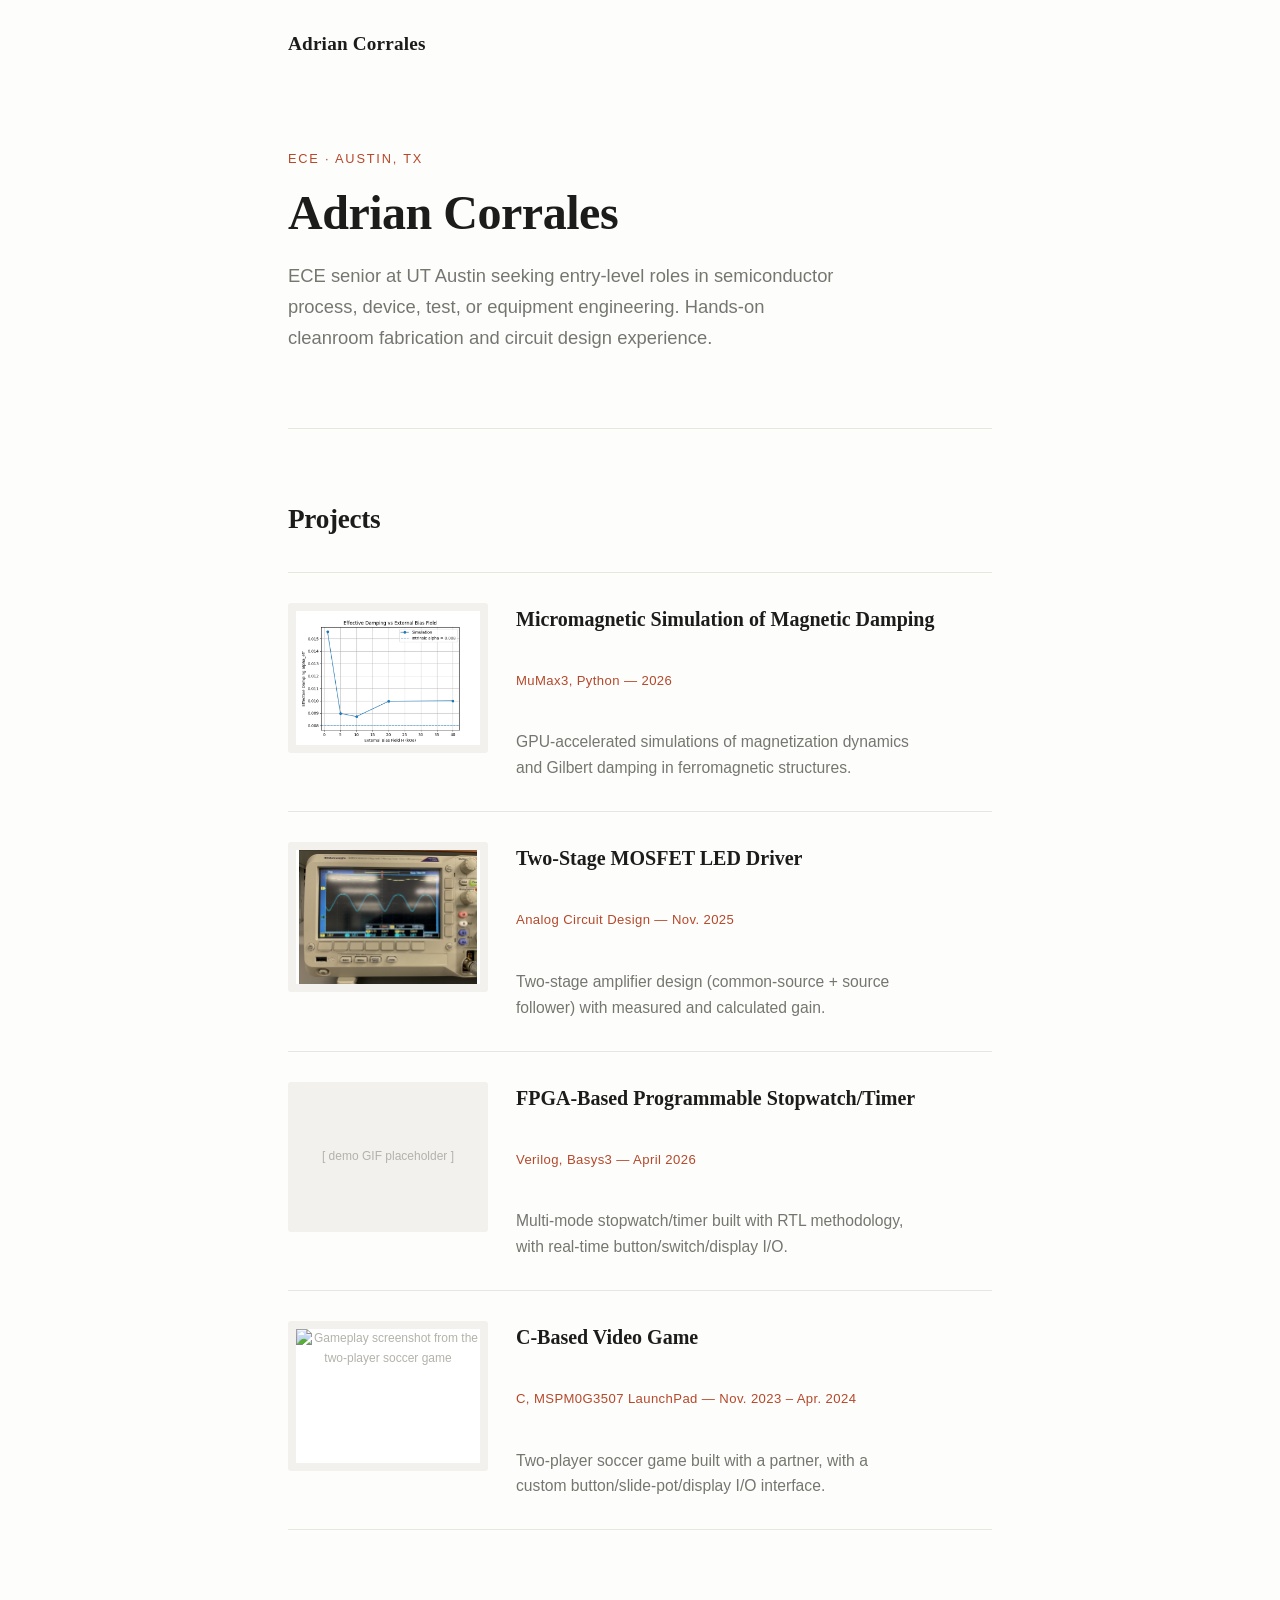
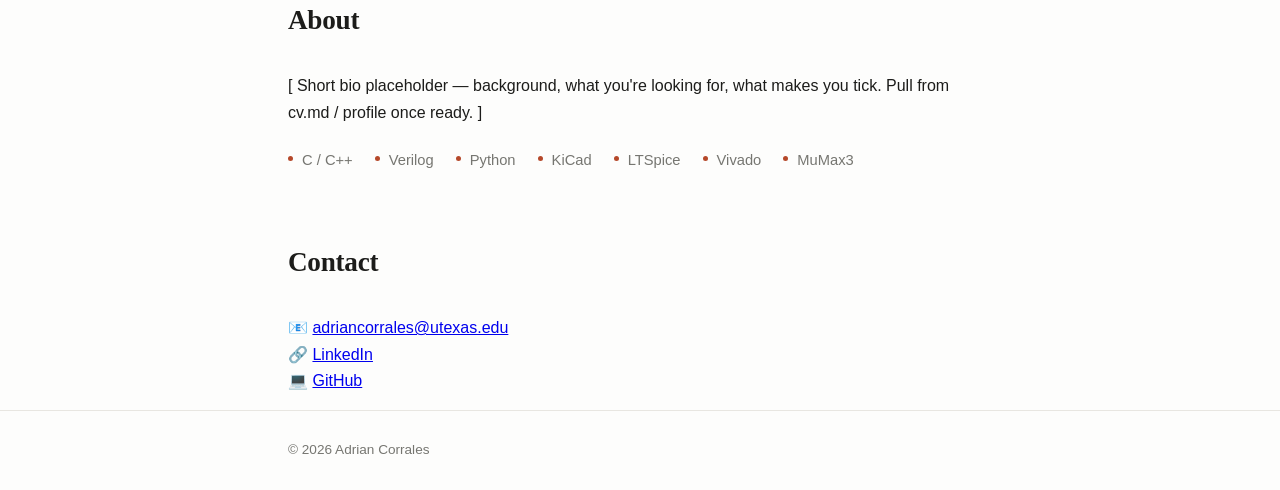
==== commit 29b3fbcf: "Fill in C-based video game project page Embeds the gameplay video, walks through the ISR/main-loop a" ====
--- a/index.html
+++ b/index.html
@@ -52,10 +52,10 @@
       </a>
 
       <a class="project-card" href="projects/video-game.html">
-        <div class="thumb">[ gameplay video placeholder ]</div>
+        <div class="thumb"><img src="https://img.youtube.com/vi/Y0ssCxQxQ1Y/hqdefault.jpg" alt="Gameplay screenshot from the two-player soccer game"></div>
         <h3>C-Based Video Game</h3>
-        <div class="meta">C, Assembly — March–April 2024</div>
-        <p>Soccer game built on a TI microcontroller with a custom button/slide-pot/display I/O interface.</p>
+        <div class="meta">C, MSPM0G3507 LaunchPad — Nov. 2023 – Apr. 2024</div>
+        <p>Two-player soccer game built with a partner, with a custom button/slide-pot/display I/O interface.</p>
       </a>
 
     </div>
--- a/assets/css/style.css
+++ b/assets/css/style.css
@@ -270,6 +270,24 @@
   margin: 28px 0;
 }
 
+.video-embed {
+  position: relative;
+  width: 100%;
+  aspect-ratio: 16 / 9;
+  margin: 28px 0;
+  border-radius: 4px;
+  overflow: hidden;
+  background: #000;
+}
+
+.video-embed iframe {
+  position: absolute;
+  inset: 0;
+  width: 100%;
+  height: 100%;
+  border: 0;
+}
+
 .project-body {
   border-top: 1px solid var(--border);
   padding-top: 8px;
@@ -287,6 +305,13 @@
   font-size: 1.05rem;
   font-weight: 700;
   margin: 28px 0 10px;
+}
+
+.file-note {
+  font-family: var(--sans);
+  font-weight: 400;
+  font-size: 0.75em;
+  color: var(--muted);
 }
 
 .reference-note {
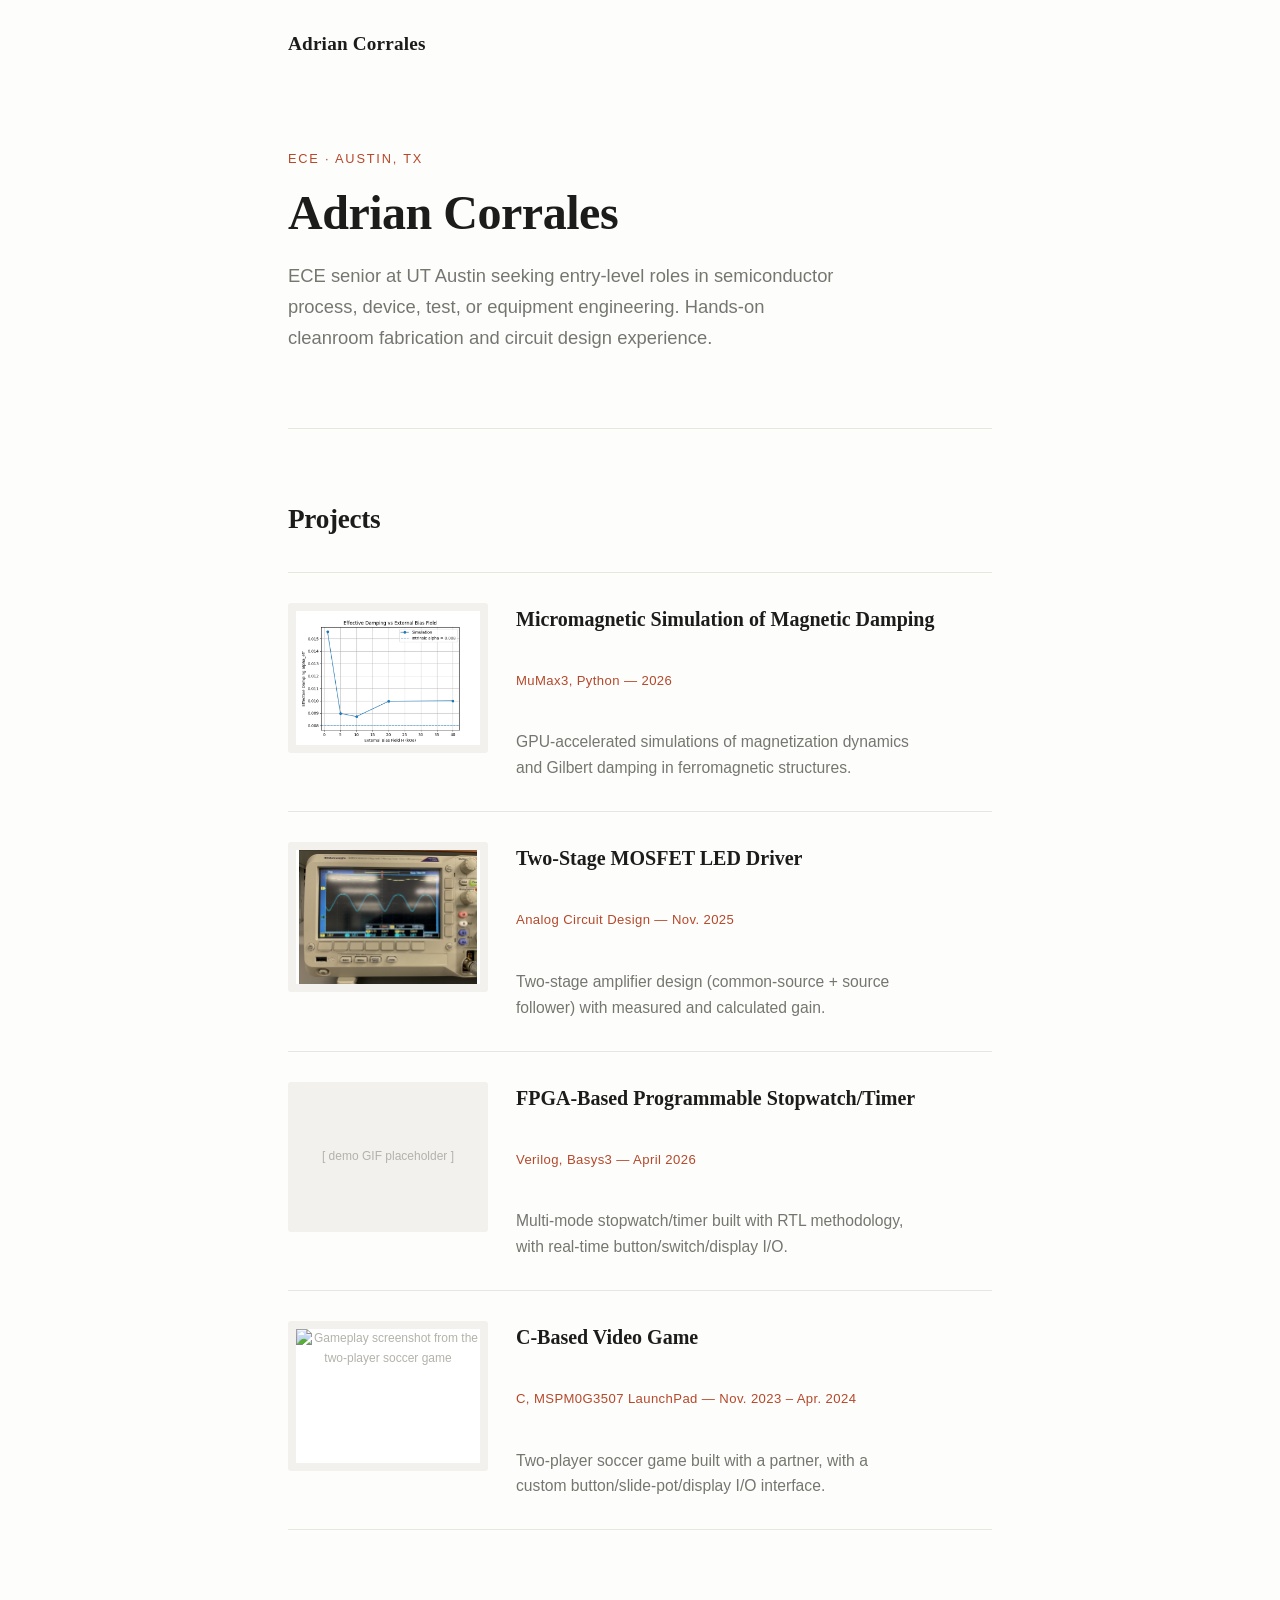
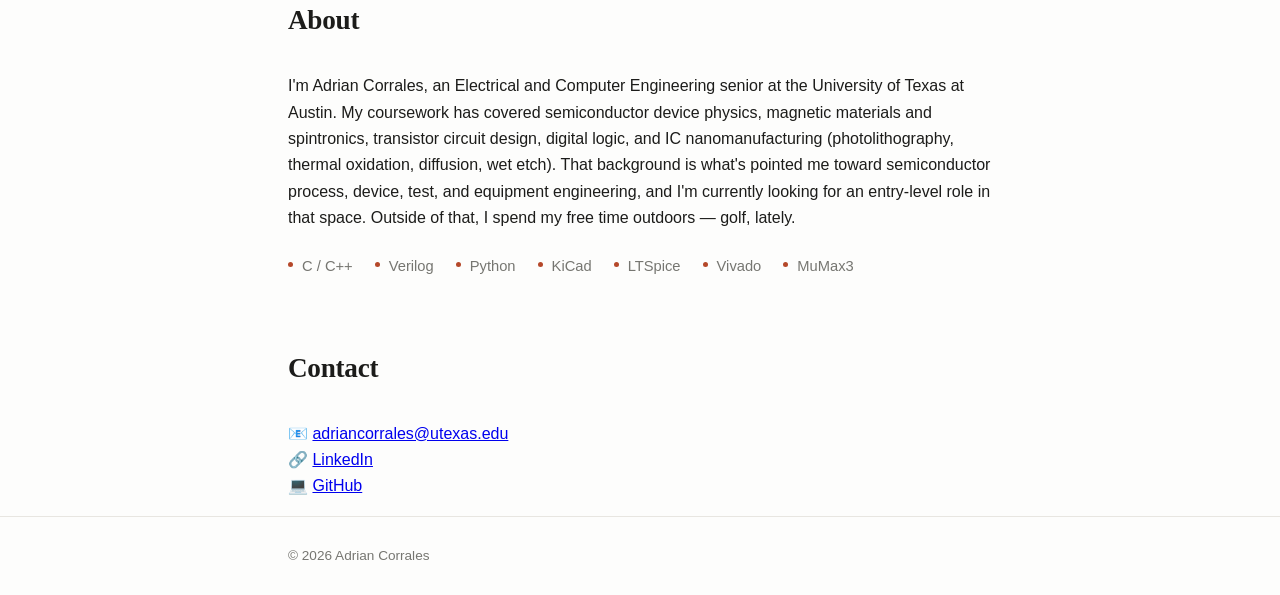
==== commit ffcc993d: "Write real About bio Replace the placeholder with a bio reflecting actual coursework (device physics" ====
--- a/index.html
+++ b/index.html
@@ -63,7 +63,15 @@
 
   <section id="about">
     <h2 class="section-title">About</h2>
-    <p>[ Short bio placeholder — background, what you're looking for, what makes you tick. Pull from cv.md / profile once ready. ]</p>
+    <p>
+      I'm Adrian Corrales, an Electrical and Computer Engineering senior at the University of Texas at
+      Austin. My coursework has covered semiconductor device physics, magnetic materials and
+      spintronics, transistor circuit design, digital logic, and IC nanomanufacturing (photolithography,
+      thermal oxidation, diffusion, wet etch). That background is what's pointed me toward
+      semiconductor process, device, test, and equipment engineering, and I'm currently looking for an
+      entry-level role in that space. Outside of that, I spend my free time outdoors &mdash; golf,
+      lately.
+    </p>
     <div class="tag-list">
       <span class="tag">C / C++</span>
       <span class="tag">Verilog</span>
--- a/assets/css/style.css
+++ b/assets/css/style.css
@@ -270,22 +270,22 @@
   margin: 28px 0;
 }
 
-.video-embed {
+.video-thumb-link {
+  display: block;
   position: relative;
-  width: 100%;
-  aspect-ratio: 16 / 9;
-  margin: 28px 0;
-  border-radius: 4px;
-  overflow: hidden;
-  background: #000;
-}
-
-.video-embed iframe {
-  position: absolute;
-  inset: 0;
-  width: 100%;
-  height: 100%;
-  border: 0;
+  text-decoration: none;
+}
+
+.video-thumb-link .media-full {
+  margin-bottom: 0;
+}
+
+.video-thumb-label {
+  display: block;
+  text-align: center;
+  font-size: 0.85rem;
+  color: var(--accent);
+  margin: 10px 0 28px;
 }
 
 .project-body {
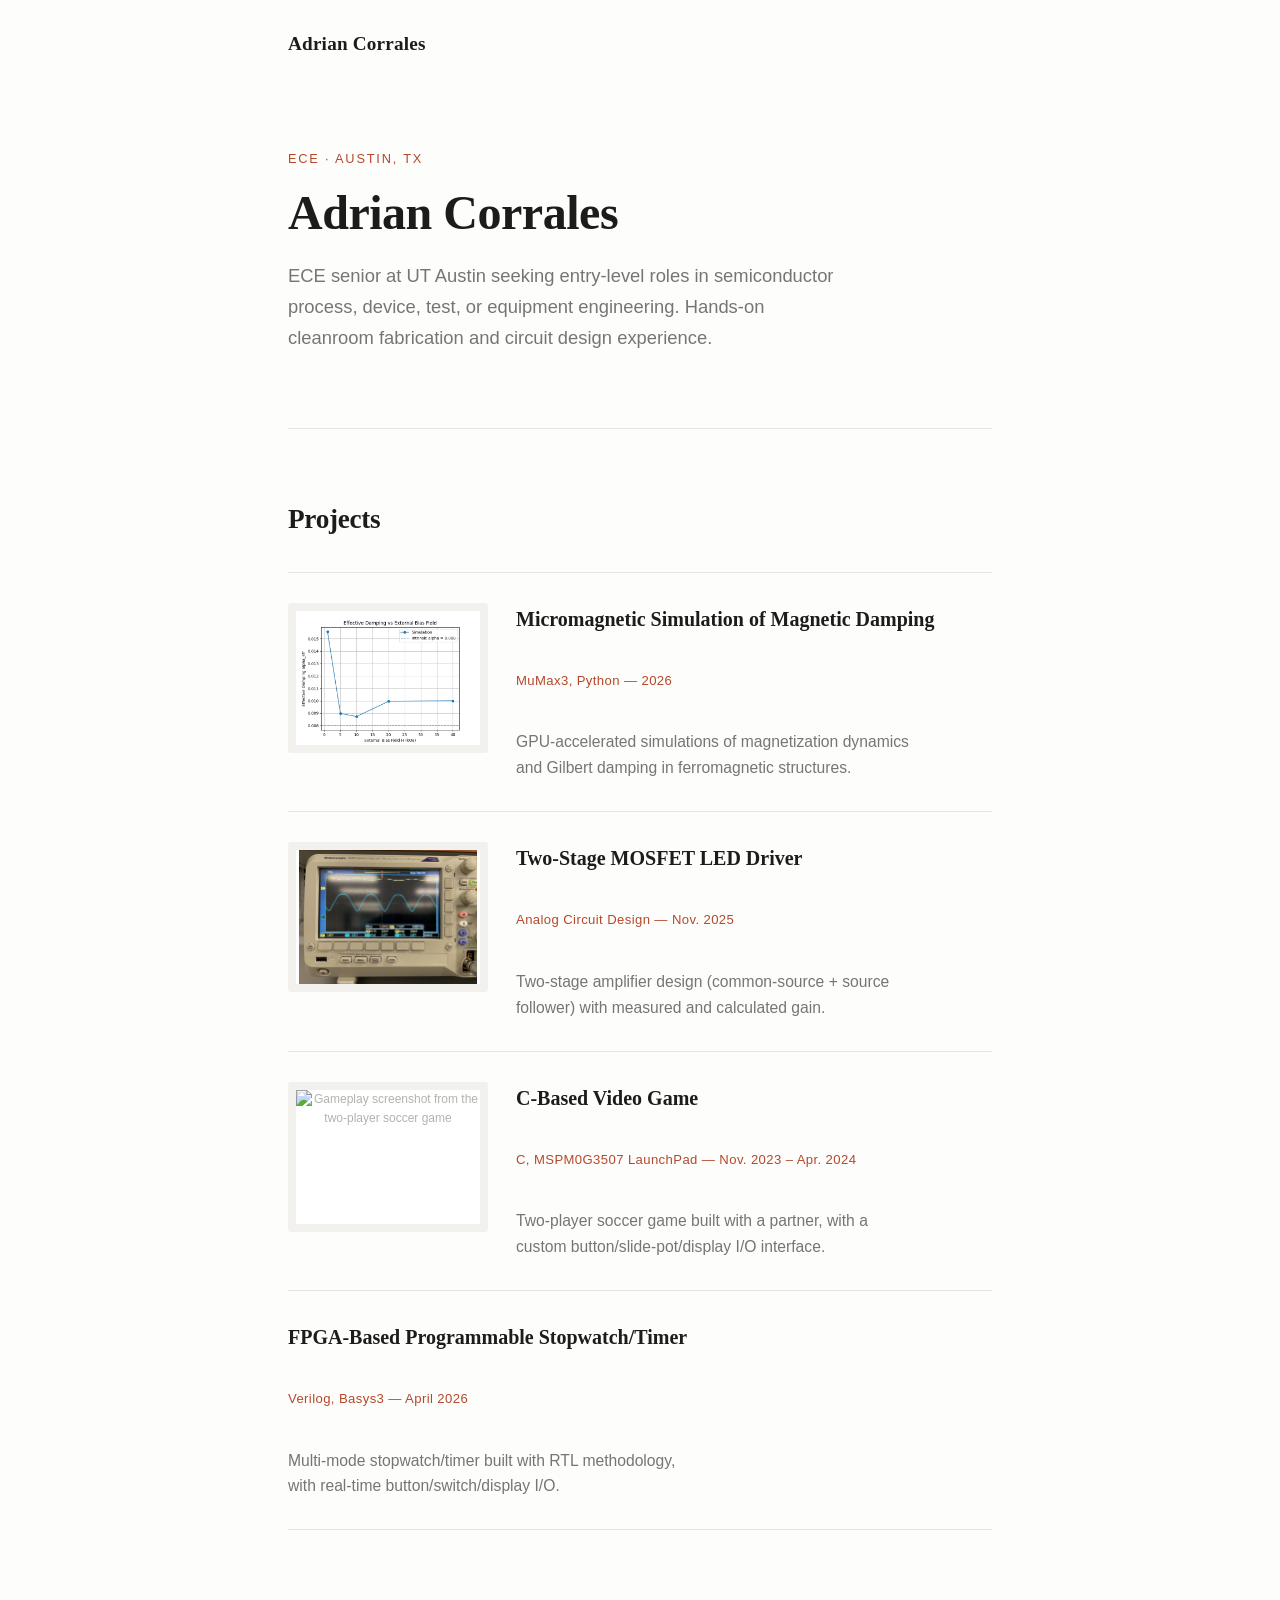
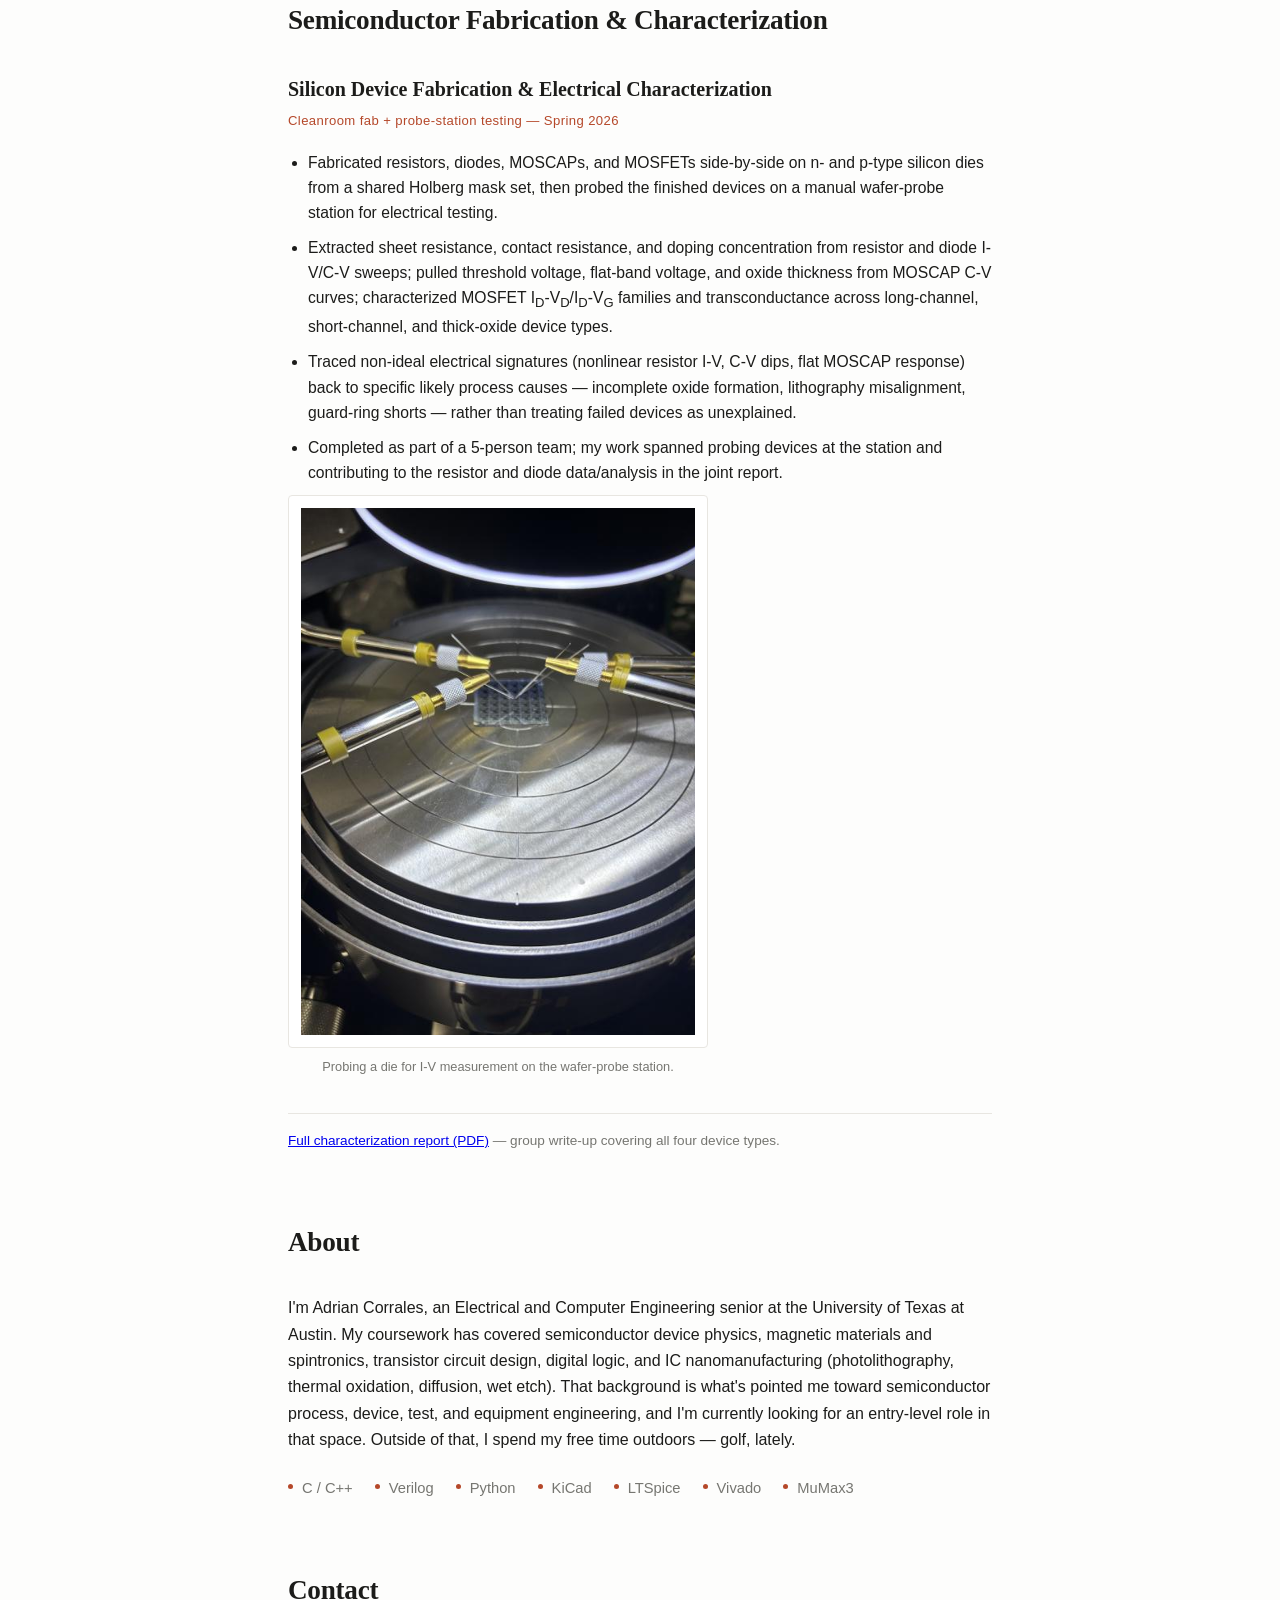
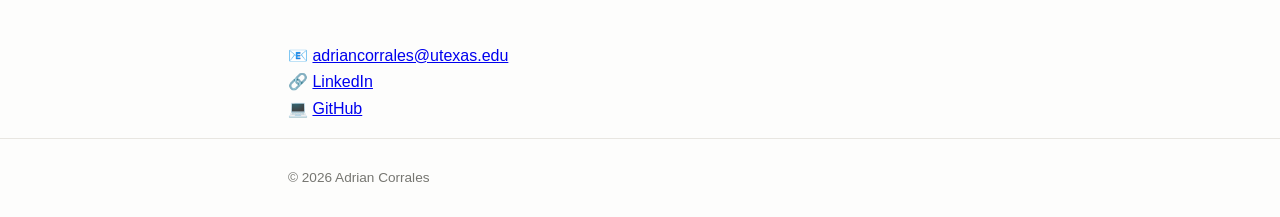
==== commit 3d29ba3d: "Reorder FPGA project, add semiconductor fab/characterization section Move the FPGA card (no demo med" ====
--- a/index.html
+++ b/index.html
@@ -44,13 +44,6 @@
         <p>Two-stage amplifier design (common-source + source follower) with measured and calculated gain.</p>
       </a>
 
-      <a class="project-card" href="projects/fpga-stopwatch.html">
-        <div class="thumb">[ demo GIF placeholder ]</div>
-        <h3>FPGA-Based Programmable Stopwatch/Timer</h3>
-        <div class="meta">Verilog, Basys3 — April 2026</div>
-        <p>Multi-mode stopwatch/timer built with RTL methodology, with real-time button/switch/display I/O.</p>
-      </a>
-
       <a class="project-card" href="projects/video-game.html">
         <div class="thumb"><img src="https://img.youtube.com/vi/Y0ssCxQxQ1Y/hqdefault.jpg" alt="Gameplay screenshot from the two-player soccer game"></div>
         <h3>C-Based Video Game</h3>
@@ -58,6 +51,35 @@
         <p>Two-player soccer game built with a partner, with a custom button/slide-pot/display I/O interface.</p>
       </a>
 
+      <a class="project-card project-card--no-thumb" href="projects/fpga-stopwatch.html">
+        <h3>FPGA-Based Programmable Stopwatch/Timer</h3>
+        <div class="meta">Verilog, Basys3 — April 2026</div>
+        <p>Multi-mode stopwatch/timer built with RTL methodology, with real-time button/switch/display I/O.</p>
+      </a>
+
+    </div>
+  </section>
+
+  <section id="fabrication">
+    <h2 class="section-title">Semiconductor Fabrication &amp; Characterization</h2>
+    <div class="resume-entry">
+      <div class="resume-entry__header">
+        <h3>Silicon Device Fabrication &amp; Electrical Characterization</h3>
+        <div class="meta">Cleanroom fab + probe-station testing — Spring 2026</div>
+      </div>
+      <ul>
+        <li>Fabricated resistors, diodes, MOSCAPs, and MOSFETs side-by-side on n- and p-type silicon dies from a shared Holberg mask set, then probed the finished devices on a manual wafer-probe station for electrical testing.</li>
+        <li>Extracted sheet resistance, contact resistance, and doping concentration from resistor and diode I-V/C-V sweeps; pulled threshold voltage, flat-band voltage, and oxide thickness from MOSCAP C-V curves; characterized MOSFET I<sub>D</sub>-V<sub>D</sub>/I<sub>D</sub>-V<sub>G</sub> families and transconductance across long-channel, short-channel, and thick-oxide device types.</li>
+        <li>Traced non-ideal electrical signatures (nonlinear resistor I-V, C-V dips, flat MOSCAP response) back to specific likely process causes &mdash; incomplete oxide formation, lithography misalignment, guard-ring shorts &mdash; rather than treating failed devices as unexplained.</li>
+        <li>Completed as part of a 5-person team; my work spanned probing devices at the station and contributing to the resistor and diode data/analysis in the joint report.</li>
+      </ul>
+      <figure class="single-media">
+        <img class="media-full" src="assets/img/fabrication/probe-station.png" alt="Micromanipulator probes landed on a die under test at the wafer-probe station">
+        <figcaption>Probing a die for I-V measurement on the wafer-probe station.</figcaption>
+      </figure>
+      <p class="reference-note">
+        <a href="assets/docs/characterization-report.pdf" target="_blank" rel="noopener">Full characterization report (PDF)</a> &mdash; group write-up covering all four device types.
+      </p>
     </div>
   </section>
 
--- a/assets/css/style.css
+++ b/assets/css/style.css
@@ -182,6 +182,60 @@
   }
 }
 
+.project-card--no-thumb {
+  grid-template-columns: 1fr;
+}
+
+.project-card--no-thumb h3,
+.project-card--no-thumb .meta,
+.project-card--no-thumb p {
+  grid-column: 1;
+}
+
+/* Resume-style entry (fabrication section) */
+
+.resume-entry__header h3 {
+  font-family: var(--serif);
+  font-size: 1.25rem;
+  font-weight: 700;
+  margin: 0 0 4px;
+}
+
+.resume-entry__header .meta {
+  color: var(--accent);
+  font-size: 0.82rem;
+  letter-spacing: 0.03em;
+  margin-bottom: 18px;
+}
+
+.resume-entry ul {
+  padding-left: 20px;
+  margin: 0 0 8px;
+}
+
+.resume-entry li {
+  margin-bottom: 10px;
+  color: var(--text);
+  font-size: 0.98rem;
+  line-height: 1.6;
+}
+
+.single-media {
+  margin: 0 0 8px;
+  max-width: 420px;
+}
+
+.single-media .media-full {
+  margin: 0;
+}
+
+.single-media figcaption {
+  font-size: 0.8rem;
+  color: var(--muted);
+  margin-top: 8px;
+  text-align: center;
+}
+
 /* Tags */
 
 .tag-list {
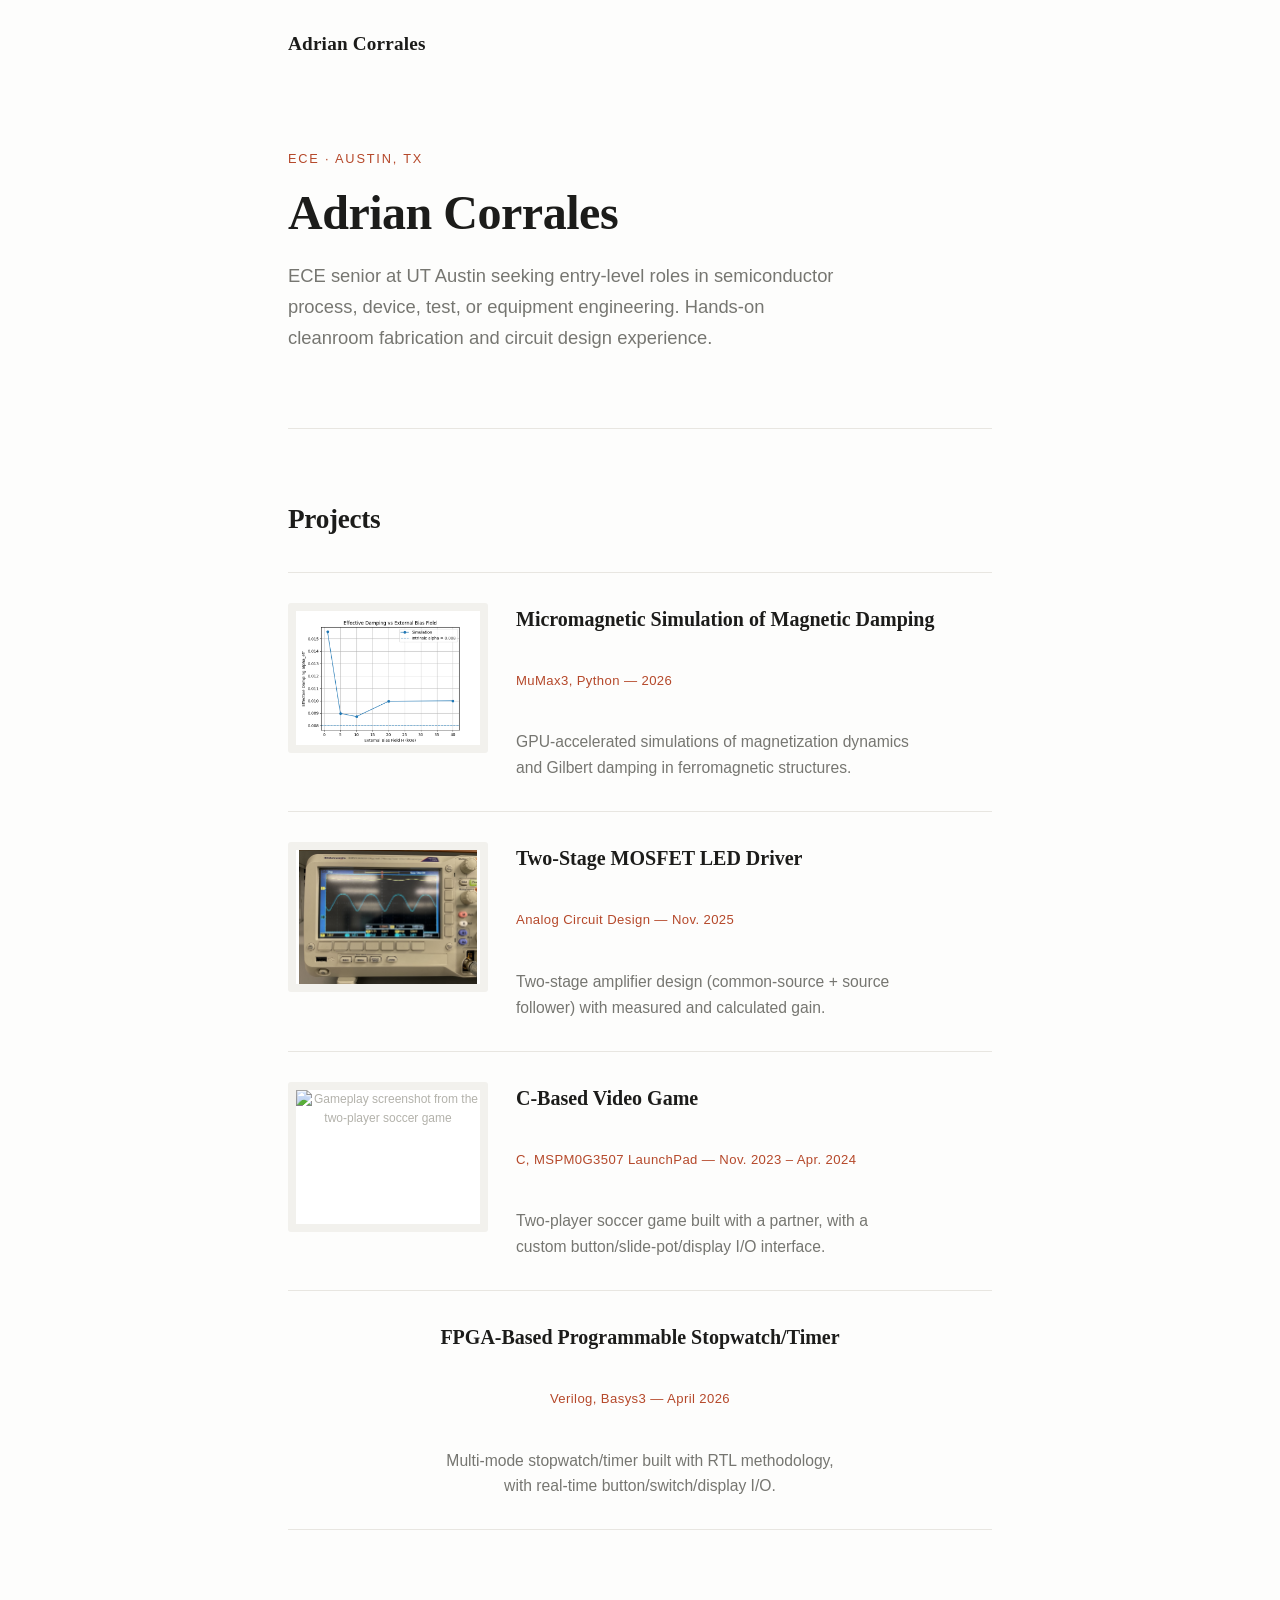
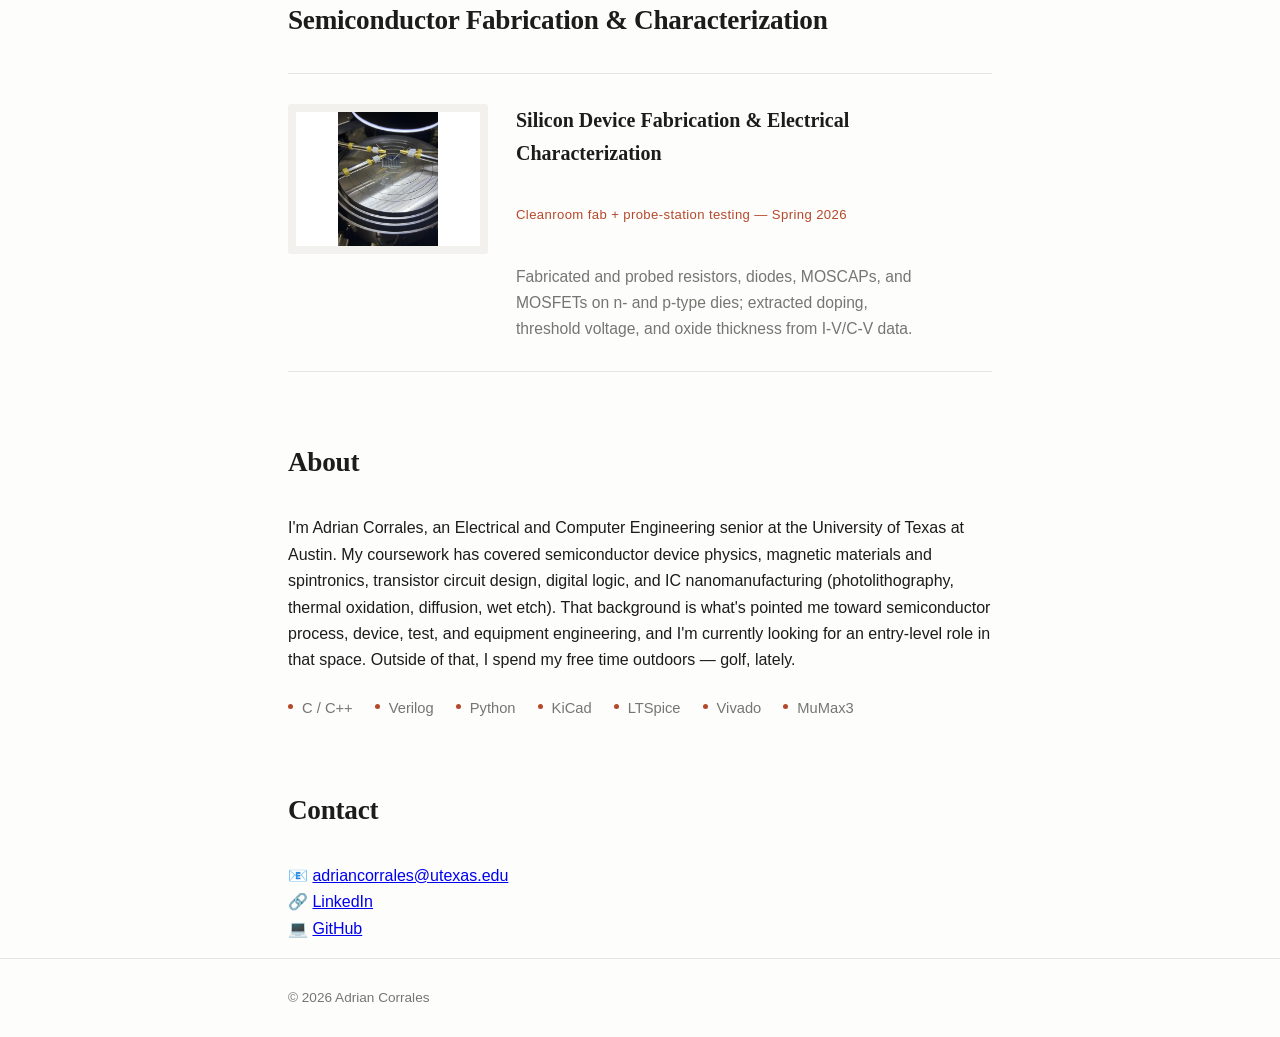
==== commit bd9864ed: "Center the FPGA card and move fabrication write-up to its own page FPGA card had no thumbnail, so it" ====
--- a/index.html
+++ b/index.html
@@ -62,24 +62,13 @@
 
   <section id="fabrication">
     <h2 class="section-title">Semiconductor Fabrication &amp; Characterization</h2>
-    <div class="resume-entry">
-      <div class="resume-entry__header">
+    <div class="project-grid">
+      <a class="project-card" href="projects/fabrication-characterization.html">
+        <div class="thumb"><img src="assets/img/fabrication/probe-station.png" alt="Micromanipulator probes landed on a die under test at the wafer-probe station"></div>
         <h3>Silicon Device Fabrication &amp; Electrical Characterization</h3>
         <div class="meta">Cleanroom fab + probe-station testing — Spring 2026</div>
-      </div>
-      <ul>
-        <li>Fabricated resistors, diodes, MOSCAPs, and MOSFETs side-by-side on n- and p-type silicon dies from a shared Holberg mask set, then probed the finished devices on a manual wafer-probe station for electrical testing.</li>
-        <li>Extracted sheet resistance, contact resistance, and doping concentration from resistor and diode I-V/C-V sweeps; pulled threshold voltage, flat-band voltage, and oxide thickness from MOSCAP C-V curves; characterized MOSFET I<sub>D</sub>-V<sub>D</sub>/I<sub>D</sub>-V<sub>G</sub> families and transconductance across long-channel, short-channel, and thick-oxide device types.</li>
-        <li>Traced non-ideal electrical signatures (nonlinear resistor I-V, C-V dips, flat MOSCAP response) back to specific likely process causes &mdash; incomplete oxide formation, lithography misalignment, guard-ring shorts &mdash; rather than treating failed devices as unexplained.</li>
-        <li>Completed as part of a 5-person team; my work spanned probing devices at the station and contributing to the resistor and diode data/analysis in the joint report.</li>
-      </ul>
-      <figure class="single-media">
-        <img class="media-full" src="assets/img/fabrication/probe-station.png" alt="Micromanipulator probes landed on a die under test at the wafer-probe station">
-        <figcaption>Probing a die for I-V measurement on the wafer-probe station.</figcaption>
-      </figure>
-      <p class="reference-note">
-        <a href="assets/docs/characterization-report.pdf" target="_blank" rel="noopener">Full characterization report (PDF)</a> &mdash; group write-up covering all four device types.
-      </p>
+        <p>Fabricated and probed resistors, diodes, MOSCAPs, and MOSFETs on n- and p-type dies; extracted doping, threshold voltage, and oxide thickness from I-V/C-V data.</p>
+      </a>
     </div>
   </section>
 
--- a/assets/css/style.css
+++ b/assets/css/style.css
@@ -184,6 +184,7 @@
 
 .project-card--no-thumb {
   grid-template-columns: 1fr;
+  text-align: center;
 }
 
 .project-card--no-thumb h3,
@@ -192,32 +193,9 @@
   grid-column: 1;
 }
 
-/* Resume-style entry (fabrication section) */
-
-.resume-entry__header h3 {
-  font-family: var(--serif);
-  font-size: 1.25rem;
-  font-weight: 700;
-  margin: 0 0 4px;
-}
-
-.resume-entry__header .meta {
-  color: var(--accent);
-  font-size: 0.82rem;
-  letter-spacing: 0.03em;
-  margin-bottom: 18px;
-}
-
-.resume-entry ul {
-  padding-left: 20px;
-  margin: 0 0 8px;
-}
-
-.resume-entry li {
-  margin-bottom: 10px;
-  color: var(--text);
-  font-size: 0.98rem;
-  line-height: 1.6;
+.project-card--no-thumb p {
+  margin-left: auto;
+  margin-right: auto;
 }
 
 .single-media {
